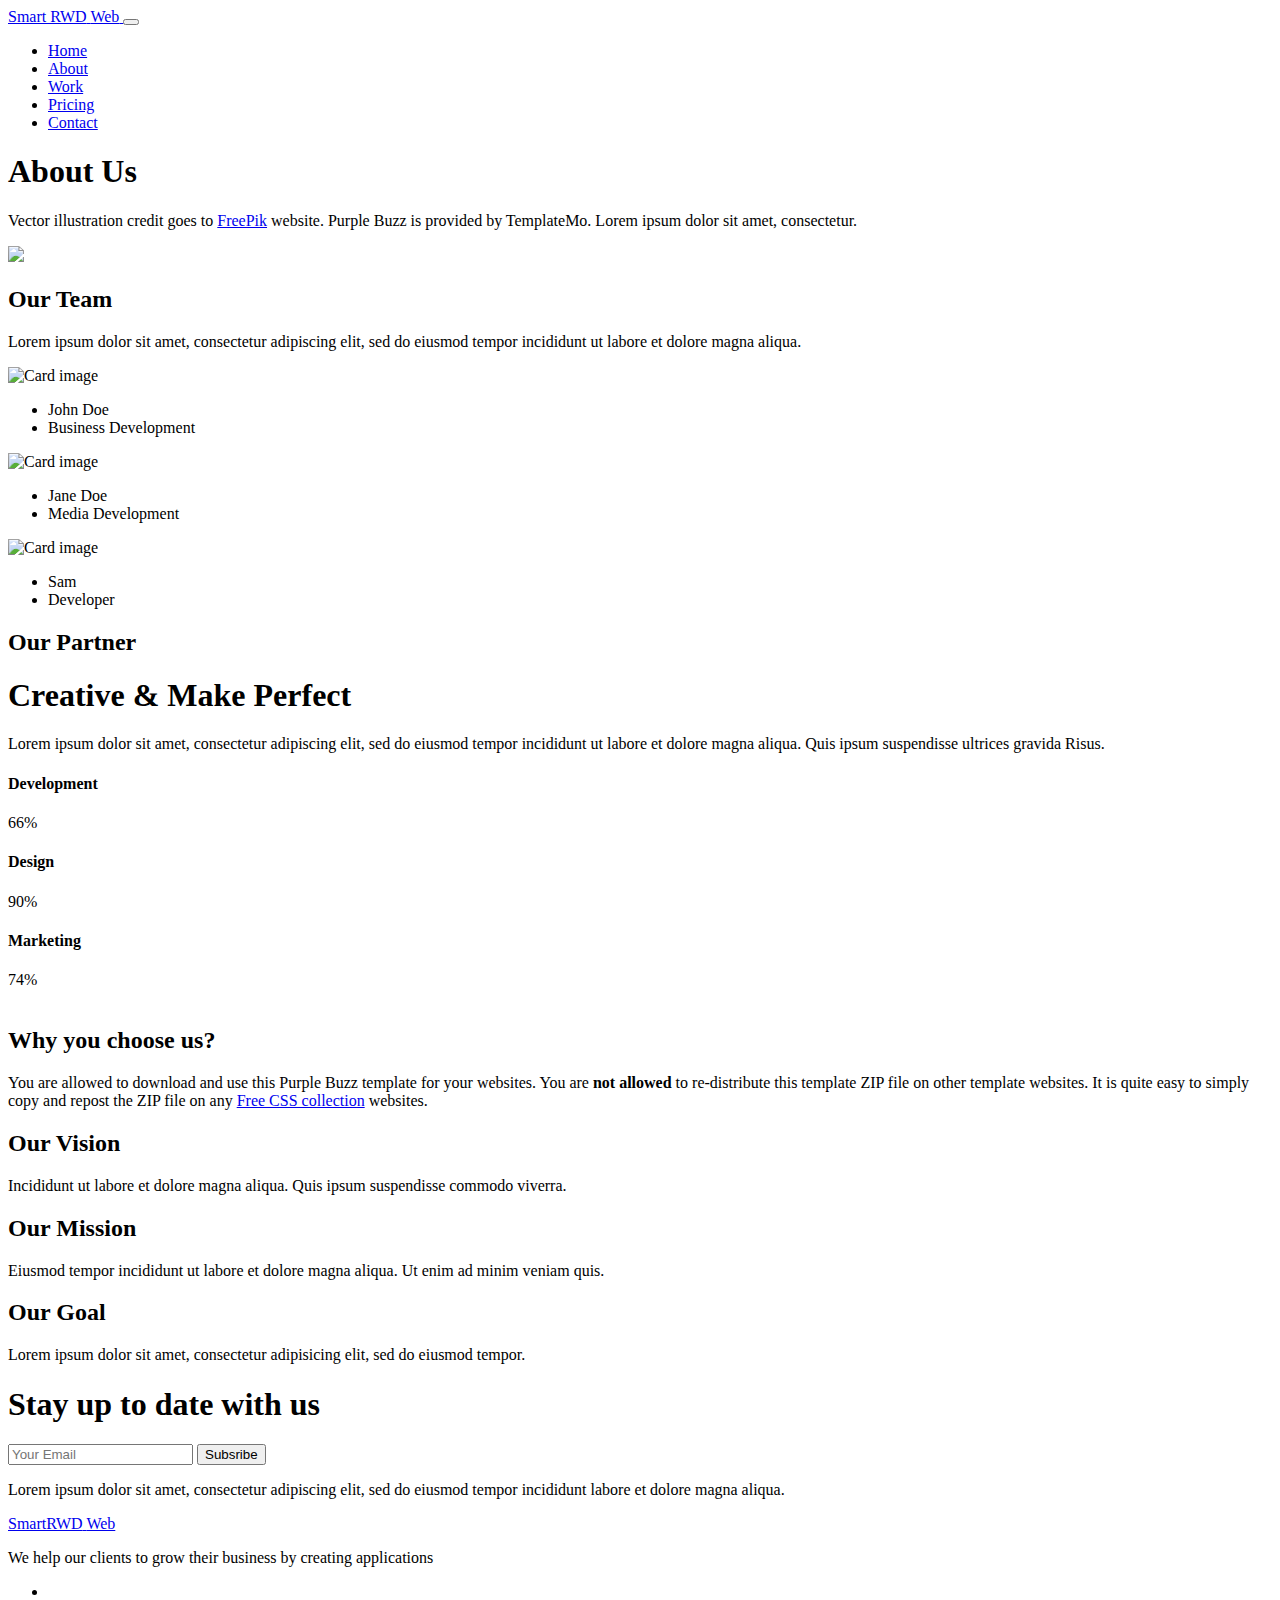
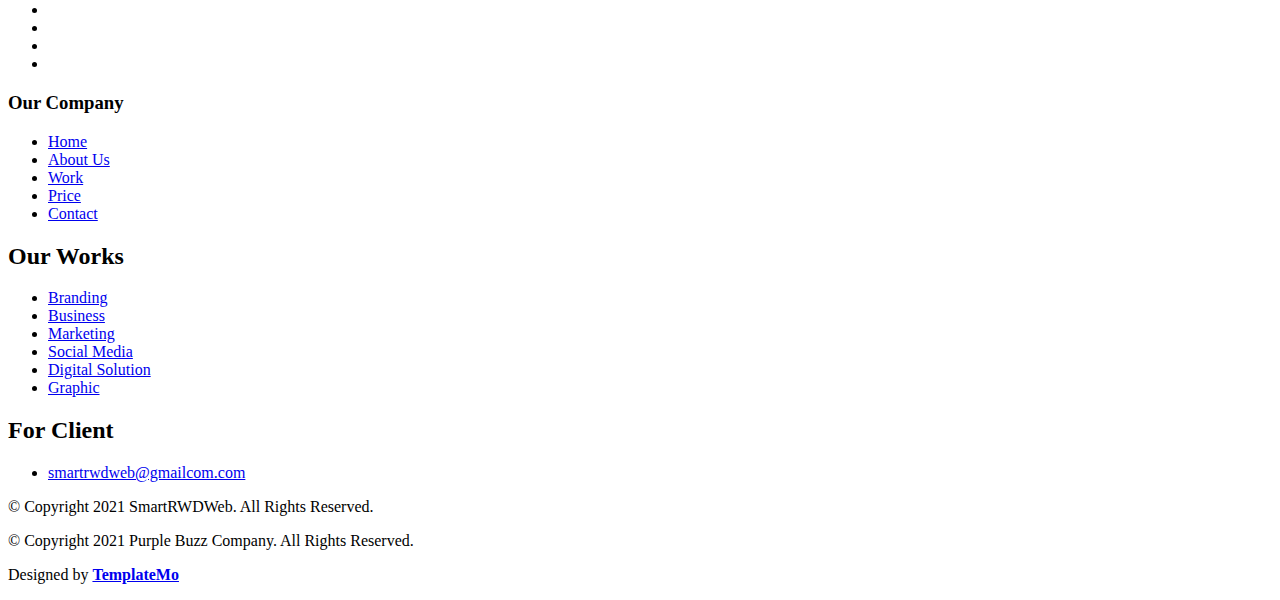
==== about.html @ 447acf28 "Add files via upload" ====
<!DOCTYPE html>
<html lang="en">

<head>
    <title>Purple Buzz - About Page</title>
    <meta charset="utf-8">
    <meta name="viewport" content="width=device-width, initial-scale=1">
    <link rel="apple-touch-icon" href="assets/img/apple-icon.png">
    <link rel="shortcut icon" type="image/x-icon" href="assets/img/favicon.ico">
    <!-- Load Require CSS -->
    <link href="assets/css/bootstrap.min.css" rel="stylesheet">
    <!-- Font CSS -->
    <link href="assets/css/boxicon.min.css" rel="stylesheet">
    <link href="https://fonts.googleapis.com/css2?family=Open+Sans:wght@300;400;600&display=swap" rel="stylesheet">
    <!-- Load Tempalte CSS -->
    <link rel="stylesheet" href="assets/css/templatemo.css">
    <!-- Custom CSS -->
    <link rel="stylesheet" href="assets/css/custom.css">
<!--
    
Smart RWD Web

Smart RWD Web

-->
</head>

<body>
    <!-- Header -->
    <nav id="main_nav" class="navbar navbar-expand-lg navbar-light bg-white shadow">
        <div class="container d-flex justify-content-between align-items-center">
            <a class="navbar-brand h1" href="index.html">
                <i class='bx bx-buildings bx-sm text-dark'></i>
                <span class="text-dark h4">Smart RWD</span> <span class="text-primary h4">Web</span>
            </a>
            <button class="navbar-toggler border-0" type="button" data-bs-toggle="collapse" data-bs-target="#navbar-toggler-success" aria-controls="navbarSupportedContent" aria-expanded="false" aria-label="Toggle navigation">
                <span class="navbar-toggler-icon"></span>
            </button>

            <div class="align-self-center collapse navbar-collapse flex-fill  d-lg-flex justify-content-lg-between" id="navbar-toggler-success">
                <div class="flex-fill mx-xl-5 mb-2">
                    <ul class="nav navbar-nav d-flex justify-content-between mx-xl-5 text-center text-dark">
                        <li class="nav-item">
                            <a class="nav-link btn-outline-primary rounded-pill px-3" href="index.html">Home</a>
                        </li>
                        <li class="nav-item">
                            <a class="nav-link btn-outline-primary rounded-pill px-3" href="about.html">About</a>
                        </li>
                        <li class="nav-item">
                            <a class="nav-link btn-outline-primary rounded-pill px-3" href="work.html">Work</a>
                        </li>
                        <li class="nav-item">
                            <a class="nav-link btn-outline-primary rounded-pill px-3" href="pricing.html">Pricing</a>
                        </li>
                        <li class="nav-item">
                            <a class="nav-link btn-outline-primary rounded-pill px-3" href="contact.html">Contact</a>
                        </li>
                    </ul>
                </div>
                <div class="navbar align-self-center d-flex">
                    <a class="nav-link" href="#"><i class='bx bx-bell bx-sm bx-tada-hover text-primary'></i></a>
                    <a class="nav-link" href="#"><i class='bx bx-cog bx-sm text-primary'></i></a>
                    <a class="nav-link" href="#"><i class='bx bx-user-circle bx-sm text-primary'></i></a>
                </div>
            </div>
        </div>
    </nav>
    <!-- Close Header -->


    <!-- Start Banner Hero -->
    <section class="bg-light w-100">
        <div class="container">
            <div class="row d-flex align-items-center py-5">
                <div class="col-lg-6 text-start">
                    <h1 class="h2 py-5 text-primary typo-space-line">About Us</h1>
                    <p class="light-300">
                        Vector illustration credit goes to <a rel="nofollow" href="http://freepik.com/" target="_blank">FreePik</a> website. Purple Buzz is provided by TemplateMo. Lorem ipsum dolor sit amet, consectetur.
                    </p>
                </div>
                <div class="col-lg-6">
                    <img src="./assets/img/banner-img-02.svg">
                </div>
            </div>
        </div>
    </section>
    <!-- End Banner Hero -->


    <!-- Start Team Member -->
    <section class="container py-5">
        <div class="pt-5 pb-3 d-lg-flex align-items-center gx-5">

            <div class="col-lg-3">
                <h2 class="h2 py-5 typo-space-line">Our Team</h2>
                <p class="text-muted light-300">
                    Lorem ipsum dolor sit amet, consectetur adipiscing elit,
                    sed do eiusmod tempor incididunt ut labore et dolore magna aliqua.
                </p>
            </div>

            <div class="col-lg-9 row">
                <div class="team-member col-md-4">
                    <img class="team-member-img img-fluid rounded-circle p-4" src="./assets/img/team-01.jpg" alt="Card image">
                    <ul class="team-member-caption list-unstyled text-center pt-4 text-muted light-300">
                        <li>John Doe</li>
                        <li>Business Development</li>
                    </ul>
                </div>
                <div class="team-member col-md-4">
                    <img class="team-member-img img-fluid rounded-circle p-4" src="./assets/img/team-02.jpg" alt="Card image">
                    <ul class="team-member-caption list-unstyled text-center pt-4 text-muted light-300">
                        <li>Jane Doe</li>
                        <li>Media Development</li>
                    </ul>
                </div>
                <div class="team-member col-md-4">
                    <img class="team-member-img img-fluid rounded-circle p-4" src="./assets/img/team-03.jpg" alt="Card image">
                    <ul class="team-member-caption list-unstyled text-center pt-4 text-muted light-300">
                        <li>Sam</li>
                        <li>Developer</li>
                    </ul>
                </div>
            </div>

        </div>
    </section>
    <!-- End Team Member -->

    <!-- Start Our Partner -->
    <section class="bg-secondary py-3">
        <div class="container py-5">
            <h2 class="h2 text-white text-center py-5">Our Partner</h2>
            <div class="row text-center">
                <div class="col-md-3 mb-3">
                    <div class="card partner-wap py-5">
                        <a href="#"><i class='display-1 text-white bx bxs-buildings'></i></a>
                    </div>
                </div>
                <div class="col-md-3 mb-3">
                    <div class="card partner-wap py-5">
                        <a href="#"><i class='display-1 bx text-white bxs-check-shield bx-lg'></i></a>
                    </div>
                </div>
                <div class="col-md-3 mb-3">
                    <div class="card partner-wap py-5">
                        <a href="#"><i class='display-1 text-white bx bxs-bolt-circle'></i></a>
                    </div>
                </div>
                <div class="col-md-3 mb-3">
                    <div class="card partner-wap py-5">
                        <a href="#"><i class='display-1 text-white bx bxs-spa'></i></a>
                    </div>
                </div>
            </div>
        </div>
    </section>
    <!--End Our Partner-->

    <!-- Start Progress -->
    <section class="bg-white py-5">
        <div class="container my-4">

            <h1 class="creative-heading h2 pb-3">Creative & Make Perfect</h1>

            <div class="creative-content row py-3">
                <div class="col-md-5">
                    <p class="text-muted col-lg-8 light-300">Lorem ipsum dolor sit amet, consectetur adipiscing elit, sed do eiusmod tempor incididunt ut labore et dolore magna aliqua. Quis ipsum suspendisse ultrices gravida Risus.
                    </p>
                </div>
                <div class="creative-progress col-md-7">

                    <div class="row mt-4 mt-sm-2">
                        <div class="col-6">
                            <h4 class="h5">Development</h4>
                        </div>
                        <div class="col-6 text-right">66%</div>
                    </div>
                    <div class="progress">
                        <div class="progress-bar" role="progressbar" style="width: 66%" aria-valuenow="66" aria-valuemin="0" aria-valuemax="100"></div>
                    </div>

                    <div class="row mt-4 mt-sm-2">
                        <div class="col-6">
                            <h4 class="h5">Design</h4>
                        </div>
                        <div class="col-6 text-right">90%</div>
                    </div>
                    <div class="progress">
                        <div class="progress-bar" role="progressbar" style="width: 90%" aria-valuenow="90" aria-valuemin="0" aria-valuemax="100"></div>
                    </div>


                    <div class="row mt-4 mt-sm-2">
                        <div class="col-6">
                            <h4 class="h5">Marketing</h4>
                        </div>
                        <div class="col-6 text-right">74%</div>
                    </div>
                    <div class="progress">
                        <div class="progress-bar" role="progressbar" style="width: 74%" aria-valuenow="74" aria-valuemin="0" aria-valuemax="100"></div>
                    </div>

                </div>
            </div>
        </div>
    </section>
    <!-- End Progress -->

    <!-- Start Choice -->
    <section class="why-us banner-bg bg-light">
        <div class="container my-4">
            <div class="row">
                <div class="banner-img col-lg-5">
                    <img src="./assets/img/work.svg" class="rounded img-fluid" alt="">
                </div>
                <div class="banner-content col-lg-7 align-self-end">
                    <h2 class="h2 pb-3">Why you choose us?</h2>
                    <p class="text-muted pb-5 light-300">
                    You are allowed to download and use this Purple Buzz template for your websites. You are <strong>not allowed</strong> to re-distribute this template ZIP file on other template websites. It is quite easy to simply copy and repost the ZIP file on any <a rel="nofollow" href="https://www.google.com/search?q=free+css" target="_blank">Free CSS collection</a> websites.</p>
                </div>
            </div>
        </div>
    </section>
    <!-- End Choice -->

    <!-- Start Aim -->
    <section class="banner-bg bg-white py-5">
        <div class="container my-4">
            <div class="row text-center">

                <div class="objective col-lg-4">
                    <div class="objective-icon card m-auto py-4 mb-2 mb-sm-4 bg-secondary shadow-lg">
                        <i class="display-4 bx bxs-bulb text-light"></i>
                    </div>
                    <h2 class="objective-heading h3 mb-2 mb-sm-4 light-300">Our Vision</h2>
                    <p class="light-300">
                        Incididunt ut labore et dolore magna aliqua. Quis ipsum suspendisse commodo viverra.
                    </p>
                </div>

                <div class="objective col-lg-4 mt-sm-0 mt-4">
                    <div class="objective-icon card m-auto py-4 mb-2 mb-sm-4 bg-secondary shadow-lg">
                        <i class='display-4 bx bx-revision text-light'></i>
                    </div>
                    <h2 class="objective-heading h3 mb-2 mb-sm-4 light-300">Our Mission</h2>
                    <p class="light-300">
                        Eiusmod tempor incididunt ut labore et dolore magna aliqua.
                        Ut enim ad minim veniam quis.
                    </p>
                </div>

                <div class="objective col-lg-4 mt-sm-0 mt-4">
                    <div class="objective-icon card m-auto py-4 mb-2 mb-sm-4 bg-secondary shadow-lg">
                        <i class="display-4 bx bxs-select-multiple text-light"></i>
                    </div>
                    <h2 class="objective-heading h3 mb-2 mb-sm-4 light-300">Our Goal</h2>
                    <p class="light-300">
                        Lorem ipsum dolor sit amet, consectetur adipisicing elit,
                        sed do eiusmod tempor.
                    </p>
                </div>

            </div>
        </div>
    </section>
    <!-- End Aim -->

    <!-- Start Contact -->
    <section class="banner-bg bg-light py-5">
        <div class="container">
            <div class="row">
                <div class="col-lg-6 mx-auto my-4 p-3">
                    <form action="#" method="get"><h1 class="h2 text-center">Stay up to date with us</h1>
                    <div class="input-group py-3">
                    
                        <input name="email" type="text" class="form-control form-control-lg rounded-pill rounded-end" id="email" placeholder="Your Email" aria-label="Your Email">
                        <button class="btn btn-secondary text-white btn-lg rounded-pill rounded-start px-lg-4" type="submit">Subsribe</button>
                    </div>
                    <p class="text-center light-300">Lorem ipsum dolor sit amet, consectetur adipiscing elit, sed do eiusmod tempor incididunt labore et dolore magna aliqua.</p>
                    </form>
                </div>
            </div>
        </div>
    </section>
    <!-- End Contact -->


   
    <!-- Start Footer -->
    <footer class="bg-secondary pt-4">
        <div class="container">
            <div class="row py-4">

                <div class="col-lg-3 col-12 align-left">
                    <a class="navbar-brand" href="index.html">
                        <i class='bx bx-buildings bx-sm text-light'></i>
                        <span class="text-light h5">SmartRWD</span> <span class="text-light h5 semi-bold-600">Web</span>
                    </a>
                    <p class="text-light my-lg-4 my-2">
                       We help our clients to grow their business by creating applications
                    </p>
                    <ul class="list-inline footer-icons light-300">
                        <li class="list-inline-item m-0">
                            <a class="text-light" target="_blank" href="http://facebook.com/">
                                <i class='bx bxl-facebook-square bx-md'></i>
                            </a>
                        </li>
                        <li class="list-inline-item m-0">
                            <a class="text-light" target="_blank" href="https://www.linkedin.com/">
                                <i class='bx bxl-linkedin-square bx-md'></i>
                            </a>
                        </li>
                        <li class="list-inline-item m-0">
                            <a class="text-light" target="_blank" href="https://www.whatsapp.com/">
                                <i class='bx bxl-whatsapp-square bx-md'></i>
                            </a>
                        </li>
                        <li class="list-inline-item m-0">
                            <a class="text-light" target="_blank" href="https://www.flickr.com/">
                                <i class='bx bxl-flickr-square bx-md'></i>
                            </a>
                        </li>
                        <li class="list-inline-item m-0">
                            <a class="text-light" target="_blank" href="https://www.medium.com/">
                                <i class='bx bxl-medium-square bx-md' ></i>
                            </a>
                        </li>
                    </ul>
                </div>

                <div class="col-lg-3 col-md-4 my-sm-0 mt-4">
                    <h3 class="h4 pb-lg-3 text-light light-300">Our Company</h2>
                        <ul class="list-unstyled text-light light-300">
                            <li class="pb-2">
                                <i class='bx-fw bx bxs-chevron-right bx-xs'></i><a class="text-decoration-none text-light" href="index.html">Home</a>
                            </li>
                            <li class="pb-2">
                                <i class='bx-fw bx bxs-chevron-right bx-xs'></i><a class="text-decoration-none text-light py-1" href="about.html">About Us</a>
                            </li>
                            <li class="pb-2">
                                <i class='bx-fw bx bxs-chevron-right bx-xs'></i><a class="text-decoration-none text-light py-1" href="work.html">Work</a>
                            </li>
                            <li class="pb-2">
                                <i class='bx-fw bx bxs-chevron-right bx-xs'></i></i><a class="text-decoration-none text-light py-1" href="pricing.html">Price</a>
                            </li>
                            <li class="pb-2">
                                <i class='bx-fw bx bxs-chevron-right bx-xs'></i><a class="text-decoration-none text-light py-1" href="contact.html">Contact</a>
                            </li>
                        </ul>
                </div>

                <div class="col-lg-3 col-md-4 my-sm-0 mt-4">
                    <h2 class="h4 pb-lg-3 text-light light-300">Our Works</h2>
                    <ul class="list-unstyled text-light light-300">
                        <li class="pb-2">
                            <i class='bx-fw bx bxs-chevron-right bx-xs'></i><a class="text-decoration-none text-light py-1" href="#">Branding</a>
                        </li>
                        <li class="pb-2">
                            <i class='bx-fw bx bxs-chevron-right bx-xs'></i><a class="text-decoration-none text-light py-1" href="#">Business</a>
                        </li>
                        <li class="pb-2">
                            <i class='bx-fw bx bxs-chevron-right bx-xs'></i><a class="text-decoration-none text-light py-1" href="#">Marketing</a>
                        </li>
                        <li class="pb-2">
                            <i class='bx-fw bx bxs-chevron-right bx-xs'></i><a class="text-decoration-none text-light py-1" href="#">Social Media</a>
                        </li>
                        <li class="pb-2">
                            <i class='bx-fw bx bxs-chevron-right bx-xs'></i><a class="text-decoration-none text-light py-1" href="#">Digital Solution</a>
                        </li>
                        <li class="pb-2">
                            <i class='bx-fw bx bxs-chevron-right bx-xs'></i><a class="text-decoration-none text-light py-1" href="#">Graphic</a>
                        </li>
                    </ul>
                </div>

                <div class="col-lg-3 col-md-4 my-sm-0 mt-4">
                    <h2 class="h4 pb-lg-3 text-light light-300">For Client</h2>
                    <ul class="list-unstyled text-light light-300">
                        <li class="pb-2">
                            <i class='bx-fw bx bx-mail-send bx-xs'></i><a class="text-decoration-none text-light py-1" href="mailto:smartrwdweb@gmailcom.com">smartrwdweb@gmailcom.com</a>
                        </li>
                    </ul>
                </div>

            </div>
        </div>

        <div class="w-100 bg-primary py-3">
            <div class="container">
                <div class="row pt-2">
                    <div class="col-lg-6 col-sm-12">
                        <p class="text-lg-start text-center text-light light-300">
                            © Copyright 2021 SmartRWDWeb. All Rights Reserved.
                        </p>
                    </div>
                    
                </div>
            </div>
        </div>

    </footer>
    <!-- End Footer -->

        <div class="w-100 bg-primary py-3">
            <div class="container">
                <div class="row pt-2">
                    <div class="col-lg-6 col-sm-12">
                        <p class="text-lg-start text-center text-light light-300">
                            © Copyright 2021 Purple Buzz Company. All Rights Reserved.
                        </p>
                    </div>
                    <div class="col-lg-6 col-sm-12">
                        <p class="text-lg-end text-center text-light light-300">
                            Designed by <a rel="sponsored" class="text-decoration-none text-light" href="https://templatemo.com/" target="_blank"><strong>TemplateMo</strong></a>
                        </p>
                    </div>
                </div>
            </div>
        </div>

    </footer>
    <!-- End Footer -->


    <!-- Bootstrap -->
    <script src="assets/js/bootstrap.bundle.min.js"></script>
    <!-- Templatemo -->
    <script src="assets/js/templatemo.js"></script>
    <!-- Custom -->
    <script src="assets/js/custom.js"></script>

</body>

</html>
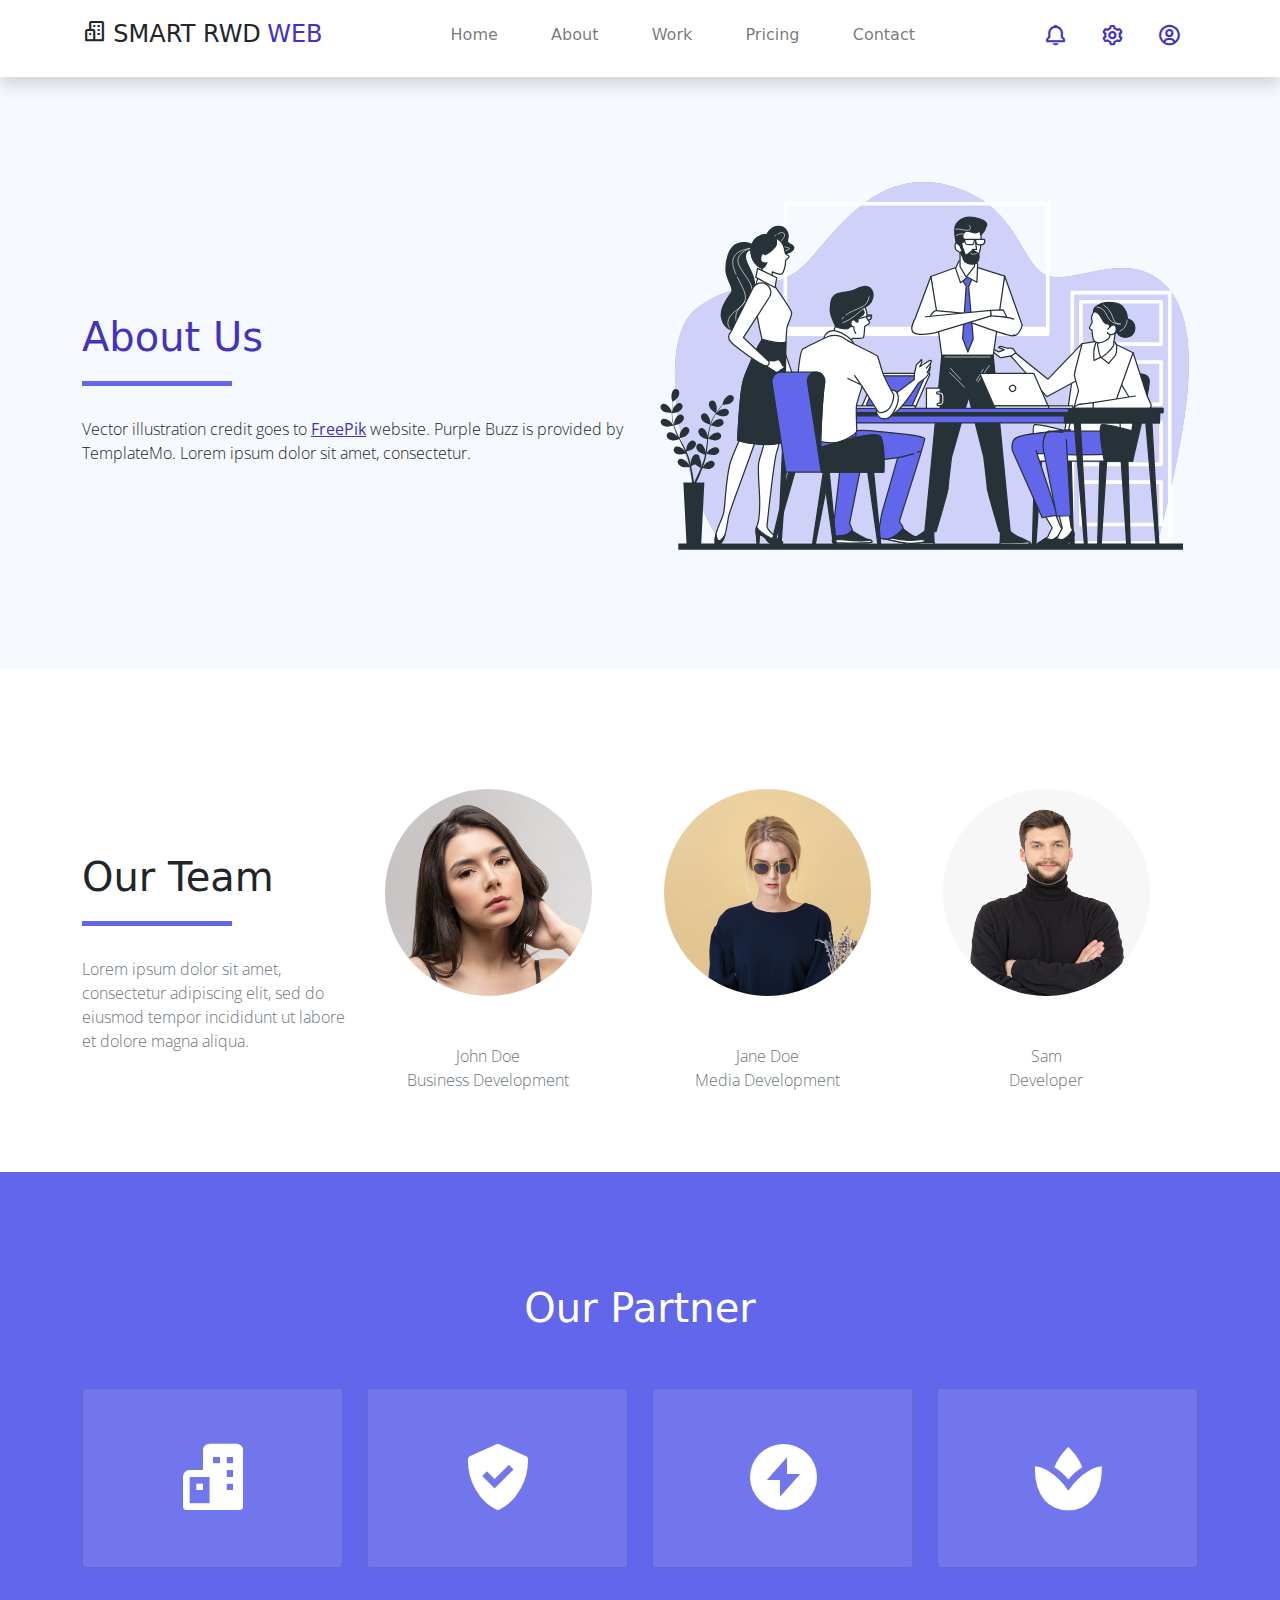
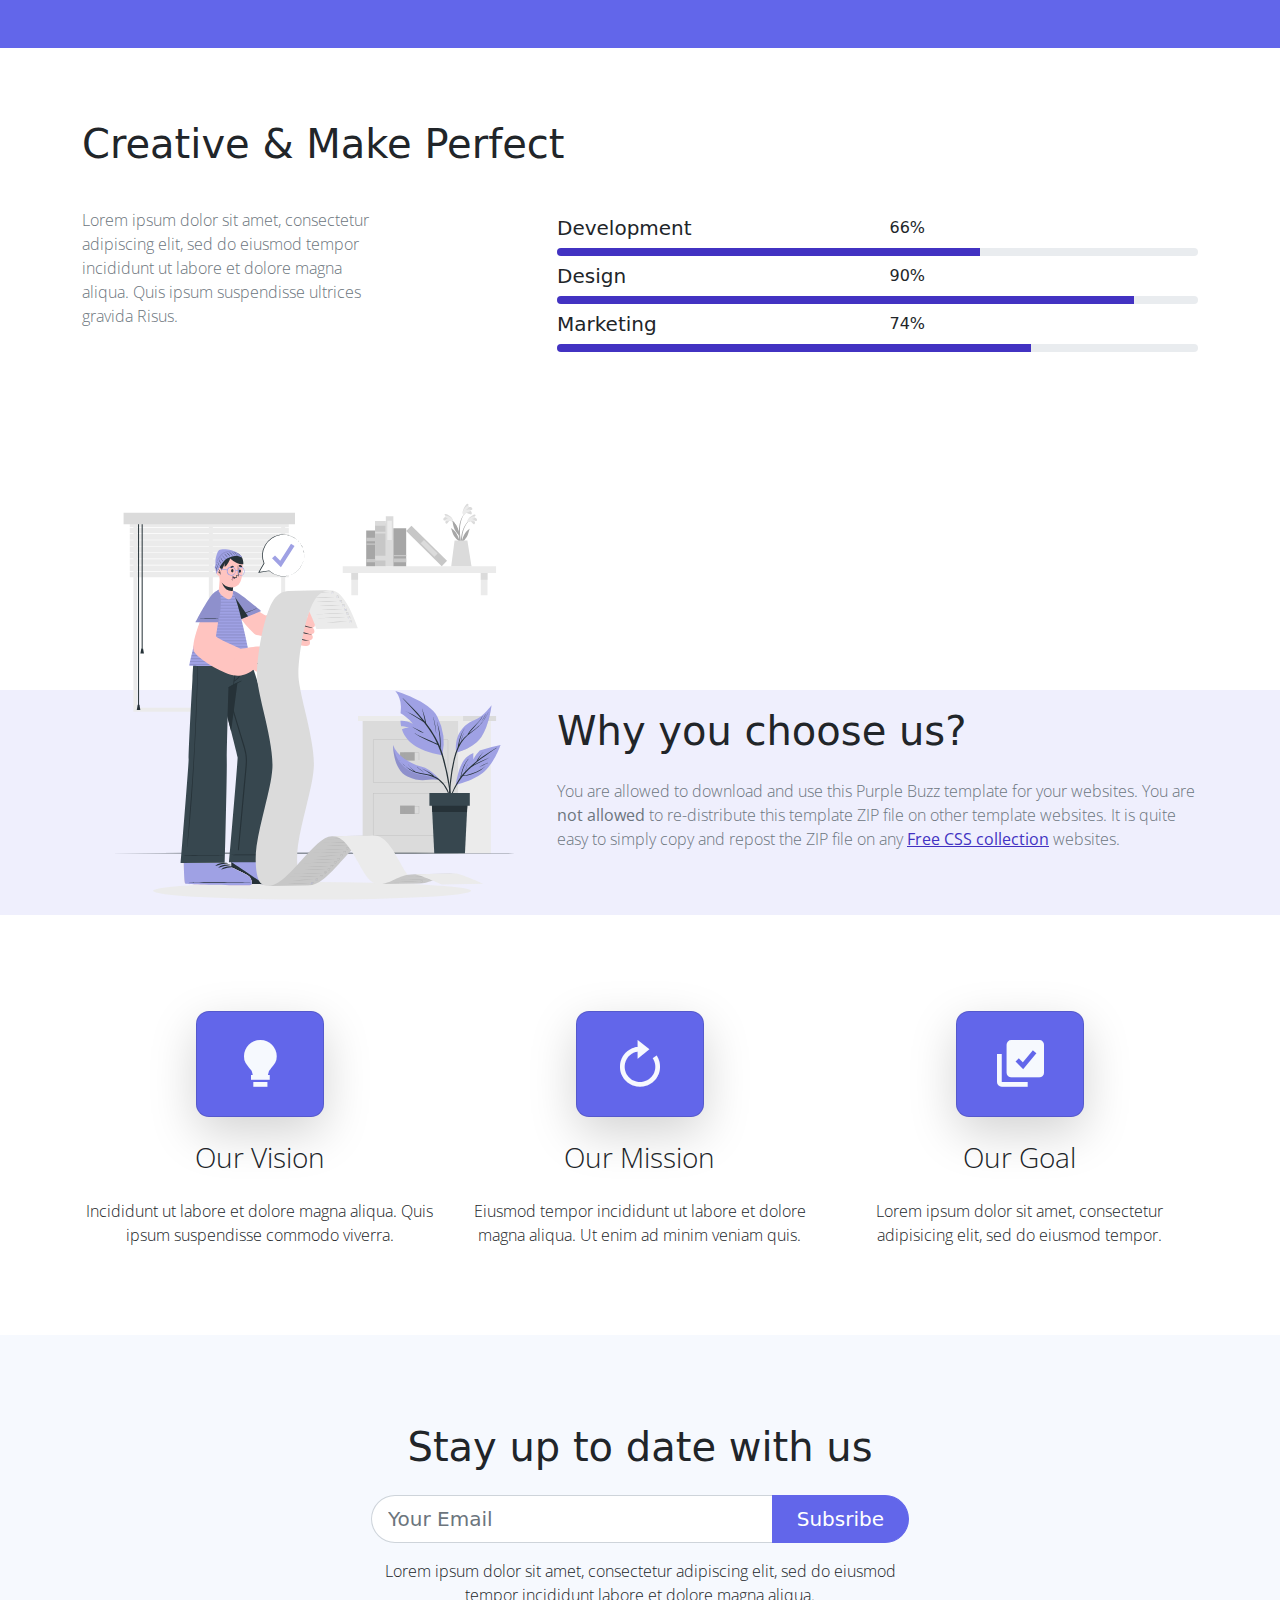
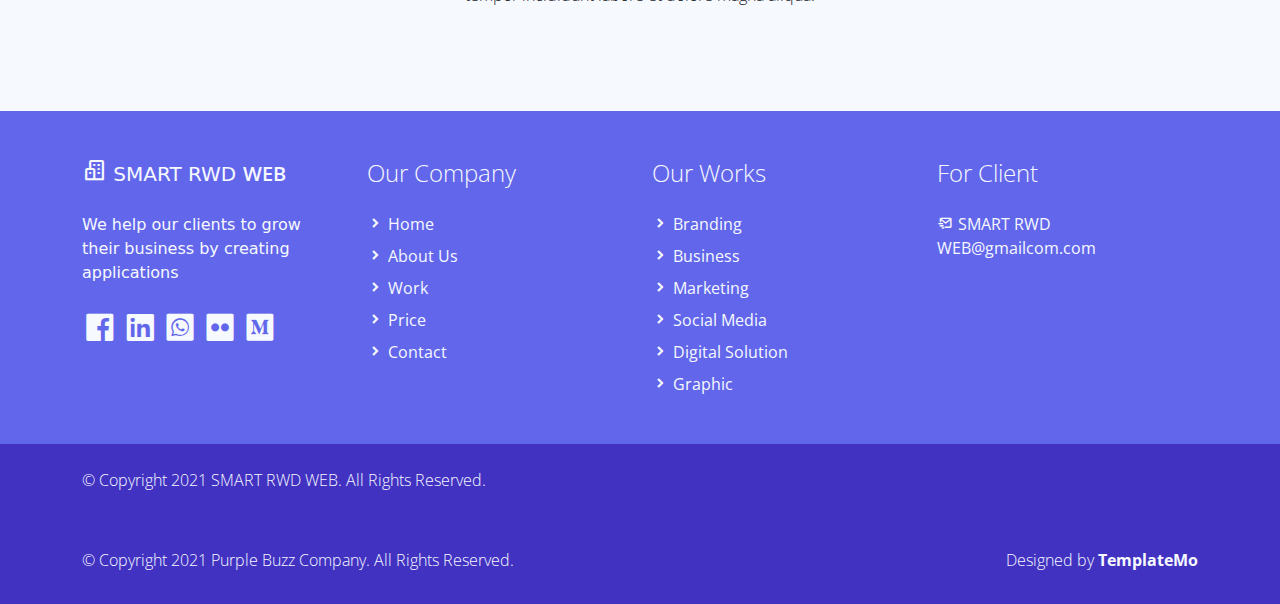
==== commit 2af604bd: "Add files via upload" ====
--- a/about.html
+++ b/about.html
@@ -18,9 +18,9 @@
     <link rel="stylesheet" href="assets/css/custom.css">
 <!--
     
-Smart RWD Web
-
-Smart RWD Web
+SMART RWD WEB
+
+SMART RWD WEB
 
 -->
 </head>
@@ -31,7 +31,7 @@
         <div class="container d-flex justify-content-between align-items-center">
             <a class="navbar-brand h1" href="index.html">
                 <i class='bx bx-buildings bx-sm text-dark'></i>
-                <span class="text-dark h4">Smart RWD</span> <span class="text-primary h4">Web</span>
+                <span class="text-dark h4">SMART RWD</span> <span class="text-primary h4">WEB</span>
             </a>
             <button class="navbar-toggler border-0" type="button" data-bs-toggle="collapse" data-bs-target="#navbar-toggler-success" aria-controls="navbarSupportedContent" aria-expanded="false" aria-label="Toggle navigation">
                 <span class="navbar-toggler-icon"></span>
@@ -295,7 +295,7 @@
                 <div class="col-lg-3 col-12 align-left">
                     <a class="navbar-brand" href="index.html">
                         <i class='bx bx-buildings bx-sm text-light'></i>
-                        <span class="text-light h5">SmartRWD</span> <span class="text-light h5 semi-bold-600">Web</span>
+                        <span class="text-light h5">SMART RWD</span> <span class="text-light h5 semi-bold-600">WEB</span>
                     </a>
                     <p class="text-light my-lg-4 my-2">
                        We help our clients to grow their business by creating applications
@@ -378,7 +378,7 @@
                     <h2 class="h4 pb-lg-3 text-light light-300">For Client</h2>
                     <ul class="list-unstyled text-light light-300">
                         <li class="pb-2">
-                            <i class='bx-fw bx bx-mail-send bx-xs'></i><a class="text-decoration-none text-light py-1" href="mailto:smartrwdweb@gmailcom.com">smartrwdweb@gmailcom.com</a>
+                            <i class='bx-fw bx bx-mail-send bx-xs'></i><a class="text-decoration-none text-light py-1" href="mailto:SMART RWD WEB@gmailcom.com">SMART RWD WEB@gmailcom.com</a>
                         </li>
                     </ul>
                 </div>
@@ -391,7 +391,7 @@
                 <div class="row pt-2">
                     <div class="col-lg-6 col-sm-12">
                         <p class="text-lg-start text-center text-light light-300">
-                            © Copyright 2021 SmartRWDWeb. All Rights Reserved.
+                            © Copyright 2021 SMART RWD WEB. All Rights Reserved.
                         </p>
                     </div>
                     
--- a/assets/css/boxicon.min.css
+++ b/assets/css/boxicon.min.css
@@ -0,0 +1 @@
+@font-face{font-family:'boxicons';font-weight:normal;font-style:normal;src:url('../fonts/boxicons.eot');src:url('../fonts/boxicons.eot') format('embedded-opentype'),url('../fonts/boxicons.woff2') format('woff2'),url('../fonts/boxicons.woff') format('woff'),url('../fonts/boxicons.ttf') format('truetype'),url('../fonts/boxicons.svg?#boxicons') format('svg')}.bx{font-family:'boxicons'!important;font-weight:normal;font-style:normal;font-variant:normal;line-height:1;display:inline-block;text-transform:none;speak:none;-webkit-font-smoothing:antialiased;-moz-osx-font-smoothing:grayscale}.bx-ul{margin-left:2em;padding-left:0;list-style:none}.bx-ul>li{position:relative}.bx-ul .bx{font-size:inherit;line-height:inherit;position:absolute;left:-2em;width:2em;text-align:center}@-webkit-keyframes spin{0%{-webkit-transform:rotate(0);transform:rotate(0)}100%{-webkit-transform:rotate(359deg);transform:rotate(359deg)}}@keyframes spin{0%{-webkit-transform:rotate(0);transform:rotate(0)}100%{-webkit-transform:rotate(359deg);transform:rotate(359deg)}}@-webkit-keyframes burst{0%{-webkit-transform:scale(1);transform:scale(1);opacity:1}90%{-webkit-transform:scale(1.5);transform:scale(1.5);opacity:0}}@keyframes burst{0%{-webkit-transform:scale(1);transform:scale(1);opacity:1}90%{-webkit-transform:scale(1.5);transform:scale(1.5);opacity:0}}@-webkit-keyframes flashing{0%{opacity:1}45%{opacity:0}90%{opacity:1}}@keyframes flashing{0%{opacity:1}45%{opacity:0}90%{opacity:1}}@-webkit-keyframes fade-left{0%{-webkit-transform:translateX(0);transform:translateX(0);opacity:1}75%{-webkit-transform:translateX(-20px);transform:translateX(-20px);opacity:0}}@keyframes fade-left{0%{-webkit-transform:translateX(0);transform:translateX(0);opacity:1}75%{-webkit-transform:translateX(-20px);transform:translateX(-20px);opacity:0}}@-webkit-keyframes fade-right{0%{-webkit-transform:translateX(0);transform:translateX(0);opacity:1}75%{-webkit-transform:translateX(20px);transform:translateX(20px);opacity:0}}@keyframes fade-right{0%{-webkit-transform:translateX(0);transform:translateX(0);opacity:1}75%{-webkit-transform:translateX(20px);transform:translateX(20px);opacity:0}}@-webkit-keyframes fade-up{0%{-webkit-transform:translateY(0);transform:translateY(0);opacity:1}75%{-webkit-transform:translateY(-20px);transform:translateY(-20px);opacity:0}}@keyframes fade-up{0%{-webkit-transform:translateY(0);transform:translateY(0);opacity:1}75%{-webkit-transform:translateY(-20px);transform:translateY(-20px);opacity:0}}@-webkit-keyframes fade-down{0%{-webkit-transform:translateY(0);transform:translateY(0);opacity:1}75%{-webkit-transform:translateY(20px);transform:translateY(20px);opacity:0}}@keyframes fade-down{0%{-webkit-transform:translateY(0);transform:translateY(0);opacity:1}75%{-webkit-transform:translateY(20px);transform:translateY(20px);opacity:0}}@-webkit-keyframes tada{from{-webkit-transform:scale3d(1,1,1);transform:scale3d(1,1,1)}10%,20%{-webkit-transform:scale3d(.95,.95,.95) rotate3d(0,0,1,-10deg);transform:scale3d(.95,.95,.95) rotate3d(0,0,1,-10deg)}30%,50%,70%,90%{-webkit-transform:scale3d(1,1,1) rotate3d(0,0,1,10deg);transform:scale3d(1,1,1) rotate3d(0,0,1,10deg)}40%,60%,80%{-webkit-transform:scale3d(1,1,1) rotate3d(0,0,1,-10deg);transform:scale3d(1,1,1) rotate3d(0,0,1,-10deg)}to{-webkit-transform:scale3d(1,1,1);transform:scale3d(1,1,1)}}@keyframes tada{from{-webkit-transform:scale3d(1,1,1);transform:scale3d(1,1,1)}10%,20%{-webkit-transform:scale3d(.95,.95,.95) rotate3d(0,0,1,-10deg);transform:scale3d(.95,.95,.95) rotate3d(0,0,1,-10deg)}30%,50%,70%,90%{-webkit-transform:scale3d(1,1,1) rotate3d(0,0,1,10deg);transform:scale3d(1,1,1) rotate3d(0,0,1,10deg)}40%,60%,80%{-webkit-transform:rotate3d(0,0,1,-10deg);transform:rotate3d(0,0,1,-10deg)}to{-webkit-transform:scale3d(1,1,1);transform:scale3d(1,1,1)}}.bx-spin{-webkit-animation:spin 2s linear infinite;animation:spin 2s linear infinite}.bx-spin-hover:hover{-webkit-animation:spin 2s linear infinite;animation:spin 2s linear infinite}.bx-tada{-webkit-animation:tada 1.5s ease infinite;animation:tada 1.5s ease infinite}.bx-tada-hover:hover{-webkit-animation:tada 1.5s ease infinite;animation:tada 1.5s ease infinite}.bx-flashing{-webkit-animation:flashing 1.5s infinite linear;animation:flashing 1.5s infinite linear}.bx-flashing-hover:hover{-webkit-animation:flashing 1.5s infinite linear;animation:flashing 1.5s infinite linear}.bx-burst{-webkit-animation:burst 1.5s infinite linear;animation:burst 1.5s infinite linear}.bx-burst-hover:hover{-webkit-animation:burst 1.5s infinite linear;animation:burst 1.5s infinite linear}.bx-fade-up{-webkit-animation:fade-up 1.5s infinite linear;animation:fade-up 1.5s infinite linear}.bx-fade-up-hover:hover{-webkit-animation:fade-up 1.5s infinite linear;animation:fade-up 1.5s infinite linear}.bx-fade-down{-webkit-animation:fade-down 1.5s infinite linear;animation:fade-down 1.5s infinite linear}.bx-fade-down-hover:hover{-webkit-animation:fade-down 1.5s infinite linear;animation:fade-down 1.5s infinite linear}.bx-fade-left{-webkit-animation:fade-left 1.5s infinite linear;animation:fade-left 1.5s infinite linear}.bx-fade-left-hover:hover{-webkit-animation:fade-left 1.5s infinite linear;animation:fade-left 1.5s infinite linear}.bx-fade-right{-webkit-animation:fade-right 1.5s infinite linear;animation:fade-right 1.5s infinite linear}.bx-fade-right-hover:hover{-webkit-animation:fade-right 1.5s infinite linear;animation:fade-right 1.5s infinite linear}.bx-xs{font-size:1rem!important}.bx-sm{font-size:1.55rem!important}.bx-md{font-size:2.25rem!important}.bx-fw{font-size:1.2857142857em;line-height:.8em;width:1.2857142857em;height:.8em;margin-top:-.2em!important;vertical-align:middle}.bx-lg{font-size:3.0!important}.bx-pull-left{float:left;margin-right:.3em!important}.bx-pull-right{float:right;margin-left:.3em!important}.bx-rotate-90{transform:rotate(90deg);-ms-filter:'progid:DXImageTransform.Microsoft.BasicImage(rotation=1)'}.bx-rotate-180{transform:rotate(180deg);-ms-filter:'progid:DXImageTransform.Microsoft.BasicImage(rotation=2)'}.bx-rotate-270{transform:rotate(270deg);-ms-filter:'progid:DXImageTransform.Microsoft.BasicImage(rotation=3)'}.bx-flip-horizontal{transform:scaleX(-1);-ms-filter:'progid:DXImageTransform.Microsoft.BasicImage(rotation=0,mirror=1)'}.bx-flip-vertical{transform:scaleY(-1);-ms-filter:'progid:DXImageTransform.Microsoft.BasicImage(rotation=2,mirror=1)'}.bx-border{padding:.25em;border:.07em solid rgba(0,0,0,.1);border-radius:.25em}.bx-border-circle{padding:.25em;border:.07em solid rgba(0,0,0,.1);border-radius:50%}.bx-abacus:before{content:"\e900"}.bx-accessibility:before{content:"\e901"}.bx-add-to-queue:before{content:"\e902"}.bx-adjust:before{content:"\e903"}.bx-alarm:before{content:"\e904"}.bx-alarm-add:before{content:"\e905"}.bx-alarm-exclamation:before{content:"\e906"}.bx-alarm-off:before{content:"\e907"}.bx-alarm-snooze:before{content:"\e908"}.bx-album:before{content:"\e909"}.bx-align-justify:before{content:"\e90a"}.bx-align-left:before{content:"\e90b"}.bx-align-middle:before{content:"\e90c"}.bx-align-right:before{content:"\e90d"}.bx-analyse:before{content:"\e90e"}.bx-anchor:before{content:"\e90f"}.bx-angry:before{content:"\e910"}.bx-aperture:before{content:"\e911"}.bx-arch:before{content:"\e912"}.bx-archive:before{content:"\e913"}.bx-archive-in:before{content:"\e914"}.bx-archive-out:before{content:"\e915"}.bx-area:before{content:"\e916"}.bx-arrow-back:before{content:"\e917"}.bx-arrow-from-bottom:before{content:"\e918"}.bx-arrow-from-left:before{content:"\e919"}.bx-arrow-from-right:before{content:"\e91a"}.bx-arrow-from-top:before{content:"\e91b"}.bx-arrow-to-bottom:before{content:"\e91c"}.bx-arrow-to-left:before{content:"\e91d"}.bx-arrow-to-right:before{content:"\e91e"}.bx-arrow-to-top:before{content:"\e91f"}.bx-at:before{content:"\e920"}.bx-atom:before{content:"\e921"}.bx-award:before{content:"\e922"}.bx-badge:before{content:"\e923"}.bx-badge-check:before{content:"\e924"}.bx-ball:before{content:"\e925"}.bx-band-aid:before{content:"\e926"}.bx-bar-chart:before{content:"\e927"}.bx-bar-chart-alt:before{content:"\e928"}.bx-bar-chart-alt-2:before{content:"\e929"}.bx-bar-chart-square:before{content:"\e92a"}.bx-barcode:before{content:"\e92b"}.bx-barcode-reader:before{content:"\e92c"}.bx-baseball:before{content:"\e92d"}.bx-basket:before{content:"\e92e"}.bx-basketball:before{content:"\e92f"}.bx-bath:before{content:"\e930"}.bx-battery:before{content:"\e931"}.bx-bed:before{content:"\e932"}.bx-been-here:before{content:"\e933"}.bx-beer:before{content:"\e934"}.bx-bell:before{content:"\e935"}.bx-bell-minus:before{content:"\e936"}.bx-bell-off:before{content:"\e937"}.bx-bell-plus:before{content:"\e938"}.bx-bible:before{content:"\e939"}.bx-bitcoin:before{content:"\e93a"}.bx-blanket:before{content:"\e93b"}.bx-block:before{content:"\e93c"}.bx-bluetooth:before{content:"\e93d"}.bx-body:before{content:"\e93e"}.bx-bold:before{content:"\e93f"}.bx-bolt-circle:before{content:"\e940"}.bx-bomb:before{content:"\e941"}.bx-bone:before{content:"\e942"}.bx-bong:before{content:"\e943"}.bx-book:before{content:"\e944"}.bx-book-add:before{content:"\e945"}.bx-book-alt:before{content:"\e946"}.bx-book-bookmark:before{content:"\e947"}.bx-book-content:before{content:"\e948"}.bx-book-heart:before{content:"\e949"}.bx-bookmark:before{content:"\e94a"}.bx-bookmark-alt:before{content:"\e94b"}.bx-bookmark-alt-minus:before{content:"\e94c"}.bx-bookmark-alt-plus:before{content:"\e94d"}.bx-bookmark-heart:before{content:"\e94e"}.bx-bookmark-minus:before{content:"\e94f"}.bx-bookmark-plus:before{content:"\e950"}.bx-bookmarks:before{content:"\e951"}.bx-book-open:before{content:"\e952"}.bx-book-reader:before{content:"\e953"}.bx-border-all:before{content:"\e954"}.bx-border-bottom:before{content:"\e955"}.bx-border-inner:before{content:"\e956"}.bx-border-left:before{content:"\e957"}.bx-border-none:before{content:"\e958"}.bx-border-outer:before{content:"\e959"}.bx-border-radius:before{content:"\e95a"}.bx-border-right:before{content:"\e95b"}.bx-border-top:before{content:"\e95c"}.bx-bot:before{content:"\e95d"}.bx-bowling-ball:before{content:"\e95e"}.bx-box:before{content:"\e95f"}.bx-bracket:before{content:"\e960"}.bx-braille:before{content:"\e961"}.bx-brain:before{content:"\e962"}.bx-briefcase:before{content:"\e963"}.bx-briefcase-alt:before{content:"\e964"}.bx-briefcase-alt-2:before{content:"\e965"}.bx-brightness:before{content:"\e966"}.bx-brightness-half:before{content:"\e967"}.bx-broadcast:before{content:"\e968"}.bx-brush:before{content:"\e969"}.bx-brush-alt:before{content:"\e96a"}.bx-bug:before{content:"\e96b"}.bx-bug-alt:before{content:"\e96c"}.bx-building:before{content:"\e96d"}.bx-building-house:before{content:"\e96e"}.bx-buildings:before{content:"\e96f"}.bx-bulb:before{content:"\e970"}.bx-bullseye:before{content:"\e971"}.bx-buoy:before{content:"\e972"}.bx-bus:before{content:"\e973"}.bx-bus-school:before{content:"\e974"}.bx-cabinet:before{content:"\e975"}.bx-cake:before{content:"\e976"}.bx-calculator:before{content:"\e977"}.bx-calendar:before{content:"\e978"}.bx-calendar-alt:before{content:"\e979"}.bx-calendar-check:before{content:"\e97a"}.bx-calendar-edit:before{content:"\e97b"}.bx-calendar-event:before{content:"\e97c"}.bx-calendar-exclamation:before{content:"\e97d"}.bx-calendar-heart:before{content:"\e97e"}.bx-calendar-minus:before{content:"\e97f"}.bx-calendar-plus:before{content:"\e980"}.bx-calendar-star:before{content:"\e981"}.bx-calendar-week:before{content:"\e982"}.bx-calendar-x:before{content:"\e983"}.bx-camera:before{content:"\e984"}.bx-camera-home:before{content:"\e985"}.bx-camera-movie:before{content:"\e986"}.bx-camera-off:before{content:"\e987"}.bx-capsule:before{content:"\e988"}.bx-captions:before{content:"\e989"}.bx-car:before{content:"\e98a"}.bx-card:before{content:"\e98b"}.bx-caret-down:before{content:"\e98c"}.bx-caret-down-circle:before{content:"\e98d"}.bx-caret-down-square:before{content:"\e98e"}.bx-caret-left:before{content:"\e98f"}.bx-caret-left-circle:before{content:"\e990"}.bx-caret-left-square:before{content:"\e991"}.bx-caret-right:before{content:"\e992"}.bx-caret-right-circle:before{content:"\e993"}.bx-caret-right-square:before{content:"\e994"}.bx-caret-up:before{content:"\e995"}.bx-caret-up-circle:before{content:"\e996"}.bx-caret-up-square:before{content:"\e997"}.bx-carousel:before{content:"\e998"}.bx-cart:before{content:"\e999"}.bx-cart-alt:before{content:"\e99a"}.bx-cast:before{content:"\e99b"}.bx-category:before{content:"\e99c"}.bx-category-alt:before{content:"\e99d"}.bx-cctv:before{content:"\e99e"}.bx-certification:before{content:"\e99f"}.bx-chair:before{content:"\e9a0"}.bx-chalkboard:before{content:"\e9a1"}.bx-chart:before{content:"\e9a2"}.bx-chat:before{content:"\e9a3"}.bx-check:before{content:"\e9a4"}.bx-checkbox:before{content:"\e9a5"}.bx-checkbox-checked:before{content:"\e9a6"}.bx-checkbox-square:before{content:"\e9a7"}.bx-check-circle:before{content:"\e9a8"}.bx-check-double:before{content:"\e9a9"}.bx-check-shield:before{content:"\e9aa"}.bx-check-square:before{content:"\e9ab"}.bx-chevron-down:before{content:"\e9ac"}.bx-chevron-down-circle:before{content:"\e9ad"}.bx-chevron-down-square:before{content:"\e9ae"}.bx-chevron-left:before{content:"\e9af"}.bx-chevron-left-circle:before{content:"\e9b0"}.bx-chevron-left-square:before{content:"\e9b1"}.bx-chevron-right:before{content:"\e9b2"}.bx-chevron-right-circle:before{content:"\e9b3"}.bx-chevron-right-square:before{content:"\e9b4"}.bx-chevrons-down:before{content:"\e9b5"}.bx-chevrons-left:before{content:"\e9b6"}.bx-chevrons-right:before{content:"\e9b7"}.bx-chevrons-up:before{content:"\e9b8"}.bx-chevron-up:before{content:"\e9b9"}.bx-chevron-up-circle:before{content:"\e9ba"}.bx-chevron-up-square:before{content:"\e9bb"}.bx-chip:before{content:"\e9bc"}.bx-church:before{content:"\e9bd"}.bx-circle:before{content:"\e9be"}.bx-clinic:before{content:"\e9bf"}.bx-clipboard:before{content:"\e9c0"}.bx-closet:before{content:"\e9c1"}.bx-cloud:before{content:"\e9c2"}.bx-cloud-download:before{content:"\e9c3"}.bx-cloud-drizzle:before{content:"\e9c4"}.bx-cloud-lightning:before{content:"\e9c5"}.bx-cloud-light-rain:before{content:"\e9c6"}.bx-cloud-rain:before{content:"\e9c7"}.bx-cloud-snow:before{content:"\e9c8"}.bx-cloud-upload:before{content:"\e9c9"}.bx-code:before{content:"\e9ca"}.bx-code-alt:before{content:"\e9cb"}.bx-code-block:before{content:"\e9cc"}.bx-code-curly:before{content:"\e9cd"}.bx-coffee:before{content:"\e9ce"}.bx-coffee-togo:before{content:"\e9cf"}.bx-cog:before{content:"\e9d0"}.bx-coin:before{content:"\e9d1"}.bx-coin-stack:before{content:"\e9d2"}.bx-collapse:before{content:"\e9d3"}.bx-collection:before{content:"\e9d4"}.bx-color-fill:before{content:"\e9d5"}.bx-columns:before{content:"\e9d6"}.bx-command:before{content:"\e9d7"}.bx-comment:before{content:"\e9d8"}.bx-comment-add:before{content:"\e9d9"}.bx-comment-check:before{content:"\e9da"}.bx-comment-detail:before{content:"\e9db"}.bx-comment-dots:before{content:"\e9dc"}.bx-comment-edit:before{content:"\e9dd"}.bx-comment-error:before{content:"\e9de"}.bx-comment-minus:before{content:"\e9df"}.bx-comment-x:before{content:"\e9e0"}.bx-compass:before{content:"\e9e1"}.bx-confused:before{content:"\e9e2"}.bx-conversation:before{content:"\e9e3"}.bx-cookie:before{content:"\e9e4"}.bx-cool:before{content:"\e9e5"}.bx-copy:before{content:"\e9e6"}.bx-copy-alt:before{content:"\e9e7"}.bx-copyright:before{content:"\e9e8"}.bx-credit-card:before{content:"\e9e9"}.bx-credit-card-alt:before{content:"\e9ea"}.bx-credit-card-front:before{content:"\e9eb"}.bx-crop:before{content:"\e9ec"}.bx-crosshair:before{content:"\e9ed"}.bx-crown:before{content:"\e9ee"}.bx-cube:before{content:"\e9ef"}.bx-cube-alt:before{content:"\e9f0"}.bx-cuboid:before{content:"\e9f1"}.bx-current-location:before{content:"\e9f2"}.bx-customize:before{content:"\e9f3"}.bx-cut:before{content:"\e9f4"}.bx-cycling:before{content:"\e9f5"}.bx-cylinder:before{content:"\e9f6"}.bx-data:before{content:"\e9f7"}.bx-desktop:before{content:"\e9f8"}.bx-detail:before{content:"\e9f9"}.bx-devices:before{content:"\e9fa"}.bx-dialpad:before{content:"\e9fb"}.bx-dialpad-alt:before{content:"\e9fc"}.bx-diamond:before{content:"\e9fd"}.bx-dice-1:before{content:"\e9fe"}.bx-dice-2:before{content:"\e9ff"}.bx-dice-3:before{content:"\ea00"}.bx-dice-4:before{content:"\ea01"}.bx-dice-5:before{content:"\ea02"}.bx-dice-6:before{content:"\ea03"}.bx-directions:before{content:"\ea04"}.bx-disc:before{content:"\ea05"}.bx-dish:before{content:"\ea06"}.bx-dislike:before{content:"\ea07"}.bx-dizzy:before{content:"\ea08"}.bx-dna:before{content:"\ea09"}.bx-dock-bottom:before{content:"\ea0a"}.bx-dock-left:before{content:"\ea0b"}.bx-dock-right:before{content:"\ea0c"}.bx-dock-top:before{content:"\ea0d"}.bx-dollar:before{content:"\ea0e"}.bx-dollar-circle:before{content:"\ea0f"}.bx-donate-blood:before{content:"\ea10"}.bx-donate-heart:before{content:"\ea11"}.bx-door-open:before{content:"\ea12"}.bx-dots-horizontal:before{content:"\ea13"}.bx-dots-horizontal-rounded:before{content:"\ea14"}.bx-dots-vertical:before{content:"\ea15"}.bx-dots-vertical-rounded:before{content:"\ea16"}.bx-doughnut-chart:before{content:"\ea17"}.bx-down-arrow:before{content:"\ea18"}.bx-down-arrow-alt:before{content:"\ea19"}.bx-down-arrow-circle:before{content:"\ea1a"}.bx-download:before{content:"\ea1b"}.bx-downvote:before{content:"\ea1c"}.bx-drink:before{content:"\ea1d"}.bx-droplet:before{content:"\ea1e"}.bx-dumbbell:before{content:"\ea1f"}.bx-duplicate:before{content:"\ea20"}.bx-edit:before{content:"\ea21"}.bx-edit-alt:before{content:"\ea22"}.bx-envelope:before{content:"\ea23"}.bx-envelope-open:before{content:"\ea24"}.bx-equalizer:before{content:"\ea25"}.bx-eraser:before{content:"\ea26"}.bx-error:before{content:"\ea27"}.bx-error-alt:before{content:"\ea28"}.bx-error-circle:before{content:"\ea29"}.bx-euro:before{content:"\ea2a"}.bx-exclude:before{content:"\ea2b"}.bx-exit:before{content:"\ea2c"}.bx-exit-fullscreen:before{content:"\ea2d"}.bx-expand:before{content:"\ea2e"}.bx-expand-alt:before{content:"\ea2f"}.bx-export:before{content:"\ea30"}.bx-extension:before{content:"\ea31"}.bx-face:before{content:"\ea32"}.bx-fast-forward:before{content:"\ea33"}.bx-fast-forward-circle:before{content:"\ea34"}.bx-female:before{content:"\ea35"}.bx-female-sign:before{content:"\ea36"}.bx-file:before{content:"\ea37"}.bx-file-blank:before{content:"\ea38"}.bx-file-find:before{content:"\ea39"}.bx-film:before{content:"\ea3a"}.bx-filter:before{content:"\ea3b"}.bx-filter-alt:before{content:"\ea3c"}.bx-fingerprint:before{content:"\ea3d"}.bx-first-aid:before{content:"\ea3e"}.bx-first-page:before{content:"\ea3f"}.bx-flag:before{content:"\ea40"}.bx-folder:before{content:"\ea41"}.bx-folder-minus:before{content:"\ea42"}.bx-folder-open:before{content:"\ea43"}.bx-folder-plus:before{content:"\ea44"}.bx-font:before{content:"\ea45"}.bx-font-color:before{content:"\ea46"}.bx-font-family:before{content:"\ea47"}.bx-font-size:before{content:"\ea48"}.bx-food-menu:before{content:"\ea49"}.bx-food-tag:before{content:"\ea4a"}.bx-football:before{content:"\ea4b"}.bx-fridge:before{content:"\ea4c"}.bx-fullscreen:before{content:"\ea4d"}.bx-game:before{content:"\ea4e"}.bx-gas-pump:before{content:"\ea4f"}.bx-ghost:before{content:"\ea50"}.bx-gift:before{content:"\ea51"}.bx-git-branch:before{content:"\ea52"}.bx-git-commit:before{content:"\ea53"}.bx-git-compare:before{content:"\ea54"}.bx-git-merge:before{content:"\ea55"}.bx-git-pull-request:before{content:"\ea56"}.bx-git-repo-forked:before{content:"\ea57"}.bx-glasses:before{content:"\ea58"}.bx-glasses-alt:before{content:"\ea59"}.bx-globe:before{content:"\ea5a"}.bx-globe-alt:before{content:"\ea5b"}.bx-grid:before{content:"\ea5c"}.bx-grid-alt:before{content:"\ea5d"}.bx-grid-horizontal:before{content:"\ea5e"}.bx-grid-small:before{content:"\ea5f"}.bx-grid-vertical:before{content:"\ea60"}.bx-group:before{content:"\ea61"}.bx-handicap:before{content:"\ea62"}.bx-happy:before{content:"\ea63"}.bx-happy-alt:before{content:"\ea64"}.bx-happy-beaming:before{content:"\ea65"}.bx-happy-heart-eyes:before{content:"\ea66"}.bx-hash:before{content:"\ea67"}.bx-hdd:before{content:"\ea68"}.bx-heading:before{content:"\ea69"}.bx-headphone:before{content:"\ea6a"}.bx-health:before{content:"\ea6b"}.bx-heart:before{content:"\ea6c"}.bx-heart-circle:before{content:"\ea6d"}.bx-heart-square:before{content:"\ea6e"}.bx-help-circle:before{content:"\ea6f"}.bx-hide:before{content:"\ea70"}.bx-highlight:before{content:"\ea71"}.bx-history:before{content:"\ea72"}.bx-hive:before{content:"\ea73"}.bx-home:before{content:"\ea74"}.bx-home-alt:before{content:"\ea75"}.bx-home-circle:before{content:"\ea76"}.bx-home-heart:before{content:"\ea77"}.bx-home-smile:before{content:"\ea78"}.bx-horizontal-center:before{content:"\ea79"}.bx-hotel:before{content:"\ea7a"}.bx-hourglass:before{content:"\ea7b"}.bx-id-card:before{content:"\ea7c"}.bx-image:before{content:"\ea7d"}.bx-image-add:before{content:"\ea7e"}.bx-image-alt:before{content:"\ea7f"}.bx-images:before{content:"\ea80"}.bx-import:before{content:"\ea81"}.bx-infinite:before{content:"\ea82"}.bx-info-circle:before{content:"\ea83"}.bx-info-square:before{content:"\ea84"}.bx-intersect:before{content:"\ea85"}.bx-italic:before{content:"\ea86"}.bx-joystick:before{content:"\ea87"}.bx-joystick-alt:before{content:"\ea88"}.bx-joystick-button:before{content:"\ea89"}.bx-key:before{content:"\ea8a"}.bx-label:before{content:"\ea8b"}.bx-landscape:before{content:"\ea8c"}.bx-laptop:before{content:"\ea8d"}.bx-last-page:before{content:"\ea8e"}.bx-laugh:before{content:"\ea8f"}.bx-layer:before{content:"\ea90"}.bx-layer-minus:before{content:"\ea91"}.bx-layer-plus:before{content:"\ea92"}.bx-layout:before{content:"\ea93"}.bx-left-arrow:before{content:"\ea94"}.bx-left-arrow-alt:before{content:"\ea95"}.bx-left-arrow-circle:before{content:"\ea96"}.bx-left-down-arrow-circle:before{content:"\ea97"}.bx-left-indent:before{content:"\ea98"}.bx-left-top-arrow-circle:before{content:"\ea99"}.bx-library:before{content:"\ea9a"}.bx-like:before{content:"\ea9b"}.bx-line-chart:before{content:"\ea9c"}.bx-line-chart-down:before{content:"\ea9d"}.bx-link:before{content:"\ea9e"}.bx-link-alt:before{content:"\ea9f"}.bx-link-external:before{content:"\eaa0"}.bx-lira:before{content:"\eaa1"}.bx-list-check:before{content:"\eaa2"}.bx-list-minus:before{content:"\eaa3"}.bx-list-ol:before{content:"\eaa4"}.bx-list-plus:before{content:"\eaa5"}.bx-list-ul:before{content:"\eaa6"}.bx-loader:before{content:"\eaa7"}.bx-loader-alt:before{content:"\eaa8"}.bx-loader-circle:before{content:"\eaa9"}.bx-location-plus:before{content:"\eaaa"}.bx-lock:before{content:"\eaab"}.bx-lock-alt:before{content:"\eaac"}.bx-lock-open:before{content:"\eaad"}.bx-lock-open-alt:before{content:"\eaae"}.bx-log-in:before{content:"\eaaf"}.bx-log-in-circle:before{content:"\eab0"}.bx-log-out:before{content:"\eab1"}.bx-log-out-circle:before{content:"\eab2"}.bx-low-vision:before{content:"\eab3"}.bx-magnet:before{content:"\eab4"}.bx-mail-send:before{content:"\eab5"}.bx-male:before{content:"\eab6"}.bx-male-sign:before{content:"\eab7"}.bx-map:before{content:"\eab8"}.bx-map-alt:before{content:"\eab9"}.bx-map-pin:before{content:"\eaba"}.bx-mask:before{content:"\eabb"}.bx-medal:before{content:"\eabc"}.bx-meh:before{content:"\eabd"}.bx-meh-alt:before{content:"\eabe"}.bx-meh-blank:before{content:"\eabf"}.bx-memory-card:before{content:"\eac0"}.bx-menu:before{content:"\eac1"}.bx-menu-alt-left:before{content:"\eac2"}.bx-menu-alt-right:before{content:"\eac3"}.bx-merge:before{content:"\eac4"}.bx-message:before{content:"\eac5"}.bx-message-add:before{content:"\eac6"}.bx-message-alt:before{content:"\eac7"}.bx-message-alt-add:before{content:"\eac8"}.bx-message-alt-check:before{content:"\eac9"}.bx-message-alt-detail:before{content:"\eaca"}.bx-message-alt-dots:before{content:"\eacb"}.bx-message-alt-edit:before{content:"\eacc"}.bx-message-alt-error:before{content:"\eacd"}.bx-message-alt-minus:before{content:"\eace"}.bx-message-alt-x:before{content:"\eacf"}.bx-message-check:before{content:"\ead0"}.bx-message-detail:before{content:"\ead1"}.bx-message-dots:before{content:"\ead2"}.bx-message-edit:before{content:"\ead3"}.bx-message-error:before{content:"\ead4"}.bx-message-minus:before{content:"\ead5"}.bx-message-rounded:before{content:"\ead6"}.bx-message-rounded-add:before{content:"\ead7"}.bx-message-rounded-check:before{content:"\ead8"}.bx-message-rounded-detail:before{content:"\ead9"}.bx-message-rounded-dots:before{content:"\eada"}.bx-message-rounded-edit:before{content:"\eadb"}.bx-message-rounded-error:before{content:"\eadc"}.bx-message-rounded-minus:before{content:"\eadd"}.bx-message-rounded-x:before{content:"\eade"}.bx-message-square:before{content:"\eadf"}.bx-message-square-add:before{content:"\eae0"}.bx-message-square-check:before{content:"\eae1"}.bx-message-square-detail:before{content:"\eae2"}.bx-message-square-dots:before{content:"\eae3"}.bx-message-square-edit:before{content:"\eae4"}.bx-message-square-error:before{content:"\eae5"}.bx-message-square-minus:before{content:"\eae6"}.bx-message-square-x:before{content:"\eae7"}.bx-message-x:before{content:"\eae8"}.bx-meteor:before{content:"\eae9"}.bx-microchip:before{content:"\eaea"}.bx-microphone:before{content:"\eaeb"}.bx-microphone-off:before{content:"\eaec"}.bx-minus:before{content:"\eaed"}.bx-minus-back:before{content:"\eaee"}.bx-minus-circle:before{content:"\eaef"}.bx-minus-front:before{content:"\eaf0"}.bx-mobile:before{content:"\eaf1"}.bx-mobile-alt:before{content:"\eaf2"}.bx-mobile-landscape:before{content:"\eaf3"}.bx-mobile-vibration:before{content:"\eaf4"}.bx-money:before{content:"\eaf5"}.bx-moon:before{content:"\eaf6"}.bx-mouse:before{content:"\eaf7"}.bx-mouse-alt:before{content:"\eaf8"}.bx-move:before{content:"\eaf9"}.bx-move-horizontal:before{content:"\eafa"}.bx-move-vertical:before{content:"\eafb"}.bx-movie:before{content:"\eafc"}.bx-movie-play:before{content:"\eafd"}.bx-music:before{content:"\eafe"}.bx-navigation:before{content:"\eaff"}.bx-network-chart:before{content:"\eb00"}.bx-news:before{content:"\eb01"}.bx-no-entry:before{content:"\eb02"}.bx-note:before{content:"\eb03"}.bx-notepad:before{content:"\eb04"}.bx-notification:before{content:"\eb05"}.bx-notification-off:before{content:"\eb06"}.bx-outline:before{content:"\eb07"}.bx-package:before{content:"\eb08"}.bx-paint:before{content:"\eb09"}.bx-paint-roll:before{content:"\eb0a"}.bx-palette:before{content:"\eb0b"}.bx-paperclip:before{content:"\eb0c"}.bx-paper-plane:before{content:"\eb0d"}.bx-paragraph:before{content:"\eb0e"}.bx-paste:before{content:"\eb0f"}.bx-pause:before{content:"\eb10"}.bx-pause-circle:before{content:"\eb11"}.bx-pen:before{content:"\eb12"}.bx-pencil:before{content:"\eb13"}.bx-phone:before{content:"\eb14"}.bx-phone-call:before{content:"\eb15"}.bx-phone-incoming:before{content:"\eb16"}.bx-phone-outgoing:before{content:"\eb17"}.bx-photo-album:before{content:"\eb18"}.bx-pie-chart:before{content:"\eb19"}.bx-pie-chart-alt:before{content:"\eb1a"}.bx-pie-chart-alt-2:before{content:"\eb1b"}.bx-pin:before{content:"\eb1c"}.bx-planet:before{content:"\eb1d"}.bx-play:before{content:"\eb1e"}.bx-play-circle:before{content:"\eb1f"}.bx-plug:before{content:"\eb20"}.bx-plus:before{content:"\eb21"}.bx-plus-circle:before{content:"\eb22"}.bx-plus-medical:before{content:"\eb23"}.bx-pointer:before{content:"\eb24"}.bx-poll:before{content:"\eb25"}.bx-polygon:before{content:"\eb26"}.bx-pound:before{content:"\eb27"}.bx-power-off:before{content:"\eb28"}.bx-printer:before{content:"\eb29"}.bx-pulse:before{content:"\eb2a"}.bx-purchase-tag:before{content:"\eb2b"}.bx-purchase-tag-alt:before{content:"\eb2c"}.bx-pyramid:before{content:"\eb2d"}.bx-question-mark:before{content:"\eb2e"}.bx-radar:before{content:"\eb2f"}.bx-radio:before{content:"\eb30"}.bx-radio-circle:before{content:"\eb31"}.bx-radio-circle-marked:before{content:"\eb32"}.bx-receipt:before{content:"\eb33"}.bx-rectangle:before{content:"\eb34"}.bx-recycle:before{content:"\eb35"}.bx-redo:before{content:"\eb36"}.bx-refresh:before{content:"\eb37"}.bx-rename:before{content:"\eb38"}.bx-repeat:before{content:"\eb39"}.bx-reply:before{content:"\eb3a"}.bx-reply-all:before{content:"\eb3b"}.bx-repost:before{content:"\eb3c"}.bx-reset:before{content:"\eb3d"}.bx-restaurant:before{content:"\eb3e"}.bx-revision:before{content:"\eb3f"}.bx-rewind:before{content:"\eb40"}.bx-rewind-circle:before{content:"\eb41"}.bx-right-arrow:before{content:"\eb42"}.bx-right-arrow-alt:before{content:"\eb43"}.bx-right-arrow-circle:before{content:"\eb44"}.bx-right-down-arrow-circle:before{content:"\eb45"}.bx-right-indent:before{content:"\eb46"}.bx-right-top-arrow-circle:before{content:"\eb47"}.bx-rocket:before{content:"\eb48"}.bx-rotate-left:before{content:"\eb49"}.bx-rotate-right:before{content:"\eb4a"}.bx-rss:before{content:"\eb4b"}.bx-ruble:before{content:"\eb4c"}.bx-ruler:before{content:"\eb4d"}.bx-run:before{content:"\eb4e"}.bx-rupee:before{content:"\eb4f"}.bx-sad:before{content:"\eb50"}.bx-save:before{content:"\eb51"}.bx-scan:before{content:"\eb52"}.bx-screenshot:before{content:"\eb53"}.bx-search:before{content:"\eb54"}.bx-search-alt:before{content:"\eb55"}.bx-search-alt-2:before{content:"\eb56"}.bx-selection:before{content:"\eb57"}.bx-select-multiple:before{content:"\eb58"}.bx-send:before{content:"\eb59"}.bx-server:before{content:"\eb5a"}.bx-shape-circle:before{content:"\eb5b"}.bx-shape-polygon:before{content:"\eb5c"}.bx-shape-square:before{content:"\eb5d"}.bx-shape-triangle:before{content:"\eb5e"}.bx-share:before{content:"\eb5f"}.bx-share-alt:before{content:"\eb60"}.bx-shekel:before{content:"\eb61"}.bx-shield:before{content:"\eb62"}.bx-shield-alt:before{content:"\eb63"}.bx-shield-alt-2:before{content:"\eb64"}.bx-shield-quarter:before{content:"\eb65"}.bx-shield-x:before{content:"\eb66"}.bx-shocked:before{content:"\eb67"}.bx-shopping-bag:before{content:"\eb68"}.bx-show:before{content:"\eb69"}.bx-show-alt:before{content:"\eb6a"}.bx-shuffle:before{content:"\eb6b"}.bx-sidebar:before{content:"\eb6c"}.bx-sitemap:before{content:"\eb6d"}.bx-skip-next:before{content:"\eb6e"}.bx-skip-next-circle:before{content:"\eb6f"}.bx-skip-previous:before{content:"\eb70"}.bx-skip-previous-circle:before{content:"\eb71"}.bx-sleepy:before{content:"\eb72"}.bx-slider:before{content:"\eb73"}.bx-slider-alt:before{content:"\eb74"}.bx-slideshow:before{content:"\eb75"}.bx-smile:before{content:"\eb76"}.bx-sort:before{content:"\eb77"}.bx-sort-alt-2:before{content:"\eb78"}.bx-sort-a-z:before{content:"\eb79"}.bx-sort-down:before{content:"\eb7a"}.bx-sort-up:before{content:"\eb7b"}.bx-sort-z-a:before{content:"\eb7c"}.bx-spa:before{content:"\eb7d"}.bx-space-bar:before{content:"\eb7e"}.bx-spray-can:before{content:"\eb7f"}.bx-spreadsheet:before{content:"\eb80"}.bx-square:before{content:"\eb81"}.bx-square-rounded:before{content:"\eb82"}.bx-star:before{content:"\eb83"}.bx-station:before{content:"\eb84"}.bx-stats:before{content:"\eb85"}.bx-sticker:before{content:"\eb86"}.bx-stop:before{content:"\eb87"}.bx-stop-circle:before{content:"\eb88"}.bx-stopwatch:before{content:"\eb89"}.bx-store:before{content:"\eb8a"}.bx-store-alt:before{content:"\eb8b"}.bx-street-view:before{content:"\eb8c"}.bx-strikethrough:before{content:"\eb8d"}.bx-subdirectory-left:before{content:"\eb8e"}.bx-subdirectory-right:before{content:"\eb8f"}.bx-sun:before{content:"\eb90"}.bx-support:before{content:"\eb91"}.bx-swim:before{content:"\eb92"}.bx-sync:before{content:"\eb93"}.bx-tab:before{content:"\eb94"}.bx-table:before{content:"\eb95"}.bx-tachometer:before{content:"\eb96"}.bx-tag:before{content:"\eb97"}.bx-tag-alt:before{content:"\eb98"}.bx-target-lock:before{content:"\eb99"}.bx-task:before{content:"\eb9a"}.bx-task-x:before{content:"\eb9b"}.bx-taxi:before{content:"\eb9c"}.bx-tennis-ball:before{content:"\eb9d"}.bx-terminal:before{content:"\eb9e"}.bx-test-tube:before{content:"\eb9f"}.bx-text:before{content:"\eba0"}.bx-time:before{content:"\eba1"}.bx-time-five:before{content:"\eba2"}.bx-timer:before{content:"\eba3"}.bx-tired:before{content:"\eba4"}.bx-toggle-left:before{content:"\eba5"}.bx-toggle-right:before{content:"\eba6"}.bx-tone:before{content:"\eba7"}.bx-traffic-cone:before{content:"\eba8"}.bx-train:before{content:"\eba9"}.bx-transfer:before{content:"\ebaa"}.bx-transfer-alt:before{content:"\ebab"}.bx-trash:before{content:"\ebac"}.bx-trash-alt:before{content:"\ebad"}.bx-trending-down:before{content:"\ebae"}.bx-trending-up:before{content:"\ebaf"}.bx-trim:before{content:"\ebb0"}.bx-trip:before{content:"\ebb1"}.bx-trophy:before{content:"\ebb2"}.bx-tv:before{content:"\ebb3"}.bx-underline:before{content:"\ebb4"}.bx-undo:before{content:"\ebb5"}.bx-unite:before{content:"\ebb6"}.bx-unlink:before{content:"\ebb7"}.bx-up-arrow:before{content:"\ebb8"}.bx-up-arrow-alt:before{content:"\ebb9"}.bx-up-arrow-circle:before{content:"\ebba"}.bx-upload:before{content:"\ebbb"}.bx-upside-down:before{content:"\ebbc"}.bx-upvote:before{content:"\ebbd"}.bx-usb:before{content:"\ebbe"}.bx-user:before{content:"\ebbf"}.bx-user-check:before{content:"\ebc0"}.bx-user-circle:before{content:"\ebc1"}.bx-user-minus:before{content:"\ebc2"}.bx-user-pin:before{content:"\ebc3"}.bx-user-plus:before{content:"\ebc4"}.bx-user-voice:before{content:"\ebc5"}.bx-user-x:before{content:"\ebc6"}.bx-vector:before{content:"\ebc7"}.bx-vertical-center:before{content:"\ebc8"}.bx-vial:before{content:"\ebc9"}.bx-video:before{content:"\ebca"}.bx-video-off:before{content:"\ebcb"}.bx-video-plus:before{content:"\ebcc"}.bx-video-recording:before{content:"\ebcd"}.bx-voicemail:before{content:"\ebce"}.bx-volume:before{content:"\ebcf"}.bx-volume-full:before{content:"\ebd0"}.bx-volume-low:before{content:"\ebd1"}.bx-volume-mute:before{content:"\ebd2"}.bx-walk:before{content:"\ebd3"}.bx-wallet:before{content:"\ebd4"}.bx-wallet-alt:before{content:"\ebd5"}.bx-water:before{content:"\ebd6"}.bx-webcam:before{content:"\ebd7"}.bx-wifi:before{content:"\ebd8"}.bx-wifi-0:before{content:"\ebd9"}.bx-wifi-1:before{content:"\ebda"}.bx-wifi-2:before{content:"\ebdb"}.bx-wifi-off:before{content:"\ebdc"}.bx-wind:before{content:"\ebdd"}.bx-window:before{content:"\ebde"}.bx-window-alt:before{content:"\ebdf"}.bx-window-close:before{content:"\ebe0"}.bx-window-open:before{content:"\ebe1"}.bx-windows:before{content:"\ebe2"}.bx-wine:before{content:"\ebe3"}.bx-wink-smile:before{content:"\ebe4"}.bx-wink-tongue:before{content:"\ebe5"}.bx-won:before{content:"\ebe6"}.bx-world:before{content:"\ebe7"}.bx-wrench:before{content:"\ebe8"}.bx-x:before{content:"\ebe9"}.bx-x-circle:before{content:"\ebea"}.bx-yen:before{content:"\ebeb"}.bx-zoom-in:before{content:"\ebec"}.bx-zoom-out:before{content:"\ebed"}.bxs-add-to-queue:before{content:"\ebee"}.bxs-adjust:before{content:"\ebef"}.bxs-adjust-alt:before{content:"\ebf0"}.bxs-alarm:before{content:"\ebf1"}.bxs-alarm-add:before{content:"\ebf2"}.bxs-alarm-exclamation:before{content:"\ebf3"}.bxs-alarm-off:before{content:"\ebf4"}.bxs-alarm-snooze:before{content:"\ebf5"}.bxs-album:before{content:"\ebf6"}.bxs-ambulance:before{content:"\ebf7"}.bxs-analyse:before{content:"\ebf8"}.bxs-angry:before{content:"\ebf9"}.bxs-arch:before{content:"\ebfa"}.bxs-archive:before{content:"\ebfb"}.bxs-archive-in:before{content:"\ebfc"}.bxs-archive-out:before{content:"\ebfd"}.bxs-area:before{content:"\ebfe"}.bxs-arrow-from-bottom:before{content:"\ebff"}.bxs-arrow-from-left:before{content:"\ec00"}.bxs-arrow-from-right:before{content:"\ec01"}.bxs-arrow-from-top:before{content:"\ec02"}.bxs-arrow-to-bottom:before{content:"\ec03"}.bxs-arrow-to-left:before{content:"\ec04"}.bxs-arrow-to-right:before{content:"\ec05"}.bxs-arrow-to-top:before{content:"\ec06"}.bxs-award:before{content:"\ec07"}.bxs-baby-carriage:before{content:"\ec08"}.bxs-backpack:before{content:"\ec09"}.bxs-badge:before{content:"\ec0a"}.bxs-badge-check:before{content:"\ec0b"}.bxs-badge-dollar:before{content:"\ec0c"}.bxs-ball:before{content:"\ec0d"}.bxs-band-aid:before{content:"\ec0e"}.bxs-bank:before{content:"\ec0f"}.bxs-bar-chart-alt-2:before{content:"\ec10"}.bxs-bar-chart-square:before{content:"\ec11"}.bxs-barcode:before{content:"\ec12"}.bxs-baseball:before{content:"\ec13"}.bxs-basket:before{content:"\ec14"}.bxs-basketball:before{content:"\ec15"}.bxs-bath:before{content:"\ec16"}.bxs-battery:before{content:"\ec17"}.bxs-battery-charging:before{content:"\ec18"}.bxs-battery-full:before{content:"\ec19"}.bxs-battery-low:before{content:"\ec1a"}.bxs-bed:before{content:"\ec1b"}.bxs-been-here:before{content:"\ec1c"}.bxs-beer:before{content:"\ec1d"}.bxs-bell:before{content:"\ec1e"}.bxs-bell-minus:before{content:"\ec1f"}.bxs-bell-off:before{content:"\ec20"}.bxs-bell-plus:before{content:"\ec21"}.bxs-bell-ring:before{content:"\ec22"}.bxs-bible:before{content:"\ec23"}.bxs-binoculars:before{content:"\ec24"}.bxs-blanket:before{content:"\ec25"}.bxs-bolt:before{content:"\ec26"}.bxs-bolt-circle:before{content:"\ec27"}.bxs-bomb:before{content:"\ec28"}.bxs-bone:before{content:"\ec29"}.bxs-bong:before{content:"\ec2a"}.bxs-book:before{content:"\ec2b"}.bxs-book-add:before{content:"\ec2c"}.bxs-book-alt:before{content:"\ec2d"}.bxs-book-bookmark:before{content:"\ec2e"}.bxs-book-content:before{content:"\ec2f"}.bxs-book-heart:before{content:"\ec30"}.bxs-bookmark:before{content:"\ec31"}.bxs-bookmark-alt:before{content:"\ec32"}.bxs-bookmark-alt-minus:before{content:"\ec33"}.bxs-bookmark-alt-plus:before{content:"\ec34"}.bxs-bookmark-heart:before{content:"\ec35"}.bxs-bookmark-minus:before{content:"\ec36"}.bxs-bookmark-plus:before{content:"\ec37"}.bxs-bookmarks:before{content:"\ec38"}.bxs-bookmark-star:before{content:"\ec39"}.bxs-book-open:before{content:"\ec3a"}.bxs-book-reader:before{content:"\ec3b"}.bxs-bot:before{content:"\ec3c"}.bxs-bowling-ball:before{content:"\ec3d"}.bxs-box:before{content:"\ec3e"}.bxs-brain:before{content:"\ec3f"}.bxs-briefcase:before{content:"\ec40"}.bxs-briefcase-alt:before{content:"\ec41"}.bxs-briefcase-alt-2:before{content:"\ec42"}.bxs-brightness:before{content:"\ec43"}.bxs-brightness-half:before{content:"\ec44"}.bxs-brush:before{content:"\ec45"}.bxs-brush-alt:before{content:"\ec46"}.bxs-bug:before{content:"\ec47"}.bxs-bug-alt:before{content:"\ec48"}.bxs-building:before{content:"\ec49"}.bxs-building-house:before{content:"\ec4a"}.bxs-buildings:before{content:"\ec4b"}.bxs-bulb:before{content:"\ec4c"}.bxs-bullseye:before{content:"\ec4d"}.bxs-buoy:before{content:"\ec4e"}.bxs-bus:before{content:"\ec4f"}.bxs-business:before{content:"\ec50"}.bxs-bus-school:before{content:"\ec51"}.bxs-cabinet:before{content:"\ec52"}.bxs-cake:before{content:"\ec53"}.bxs-calculator:before{content:"\ec54"}.bxs-calendar:before{content:"\ec55"}.bxs-calendar-alt:before{content:"\ec56"}.bxs-calendar-check:before{content:"\ec57"}.bxs-calendar-edit:before{content:"\ec58"}.bxs-calendar-event:before{content:"\ec59"}.bxs-calendar-exclamation:before{content:"\ec5a"}.bxs-calendar-heart:before{content:"\ec5b"}.bxs-calendar-minus:before{content:"\ec5c"}.bxs-calendar-plus:before{content:"\ec5d"}.bxs-calendar-star:before{content:"\ec5e"}.bxs-calendar-week:before{content:"\ec5f"}.bxs-calendar-x:before{content:"\ec60"}.bxs-camera:before{content:"\ec61"}.bxs-camera-home:before{content:"\ec62"}.bxs-camera-movie:before{content:"\ec63"}.bxs-camera-off:before{content:"\ec64"}.bxs-camera-plus:before{content:"\ec65"}.bxs-capsule:before{content:"\ec66"}.bxs-captions:before{content:"\ec67"}.bxs-car:before{content:"\ec68"}.bxs-car-battery:before{content:"\ec69"}.bxs-car-crash:before{content:"\ec6a"}.bxs-card:before{content:"\ec6b"}.bxs-caret-down-circle:before{content:"\ec6c"}.bxs-caret-down-square:before{content:"\ec6d"}.bxs-caret-left-circle:before{content:"\ec6e"}.bxs-caret-left-square:before{content:"\ec6f"}.bxs-caret-right-circle:before{content:"\ec70"}.bxs-caret-right-square:before{content:"\ec71"}.bxs-caret-up-circle:before{content:"\ec72"}.bxs-caret-up-square:before{content:"\ec73"}.bxs-car-garage:before{content:"\ec74"}.bxs-car-mechanic:before{content:"\ec75"}.bxs-carousel:before{content:"\ec76"}.bxs-cart:before{content:"\ec77"}.bxs-cart-add:before{content:"\ec78"}.bxs-cart-alt:before{content:"\ec79"}.bxs-cart-download:before{content:"\ec7a"}.bxs-car-wash:before{content:"\ec7b"}.bxs-category:before{content:"\ec7c"}.bxs-category-alt:before{content:"\ec7d"}.bxs-cctv:before{content:"\ec7e"}.bxs-certification:before{content:"\ec7f"}.bxs-chalkboard:before{content:"\ec80"}.bxs-chart:before{content:"\ec81"}.bxs-chat:before{content:"\ec82"}.bxs-checkbox:before{content:"\ec83"}.bxs-checkbox-checked:before{content:"\ec84"}.bxs-check-circle:before{content:"\ec85"}.bxs-check-shield:before{content:"\ec86"}.bxs-check-square:before{content:"\ec87"}.bxs-chess:before{content:"\ec88"}.bxs-chevron-down:before{content:"\ec89"}.bxs-chevron-down-circle:before{content:"\ec8a"}.bxs-chevron-down-square:before{content:"\ec8b"}.bxs-chevron-left:before{content:"\ec8c"}.bxs-chevron-left-circle:before{content:"\ec8d"}.bxs-chevron-left-square:before{content:"\ec8e"}.bxs-chevron-right:before{content:"\ec8f"}.bxs-chevron-right-circle:before{content:"\ec90"}.bxs-chevron-right-square:before{content:"\ec91"}.bxs-chevrons-down:before{content:"\ec92"}.bxs-chevrons-left:before{content:"\ec93"}.bxs-chevrons-right:before{content:"\ec94"}.bxs-chevrons-up:before{content:"\ec95"}.bxs-chevron-up:before{content:"\ec96"}.bxs-chevron-up-circle:before{content:"\ec97"}.bxs-chevron-up-square:before{content:"\ec98"}.bxs-chip:before{content:"\ec99"}.bxs-church:before{content:"\ec9a"}.bxs-circle:before{content:"\ec9b"}.bxs-city:before{content:"\ec9c"}.bxs-clinic:before{content:"\ec9d"}.bxs-cloud:before{content:"\ec9e"}.bxs-cloud-download:before{content:"\ec9f"}.bxs-cloud-lightning:before{content:"\eca0"}.bxs-cloud-rain:before{content:"\eca1"}.bxs-cloud-upload:before{content:"\eca2"}.bxs-coffee:before{content:"\eca3"}.bxs-coffee-alt:before{content:"\eca4"}.bxs-coffee-togo:before{content:"\eca5"}.bxs-cog:before{content:"\eca6"}.bxs-coin:before{content:"\eca7"}.bxs-coin-stack:before{content:"\eca8"}.bxs-collection:before{content:"\eca9"}.bxs-color-fill:before{content:"\ecaa"}.bxs-comment:before{content:"\ecab"}.bxs-comment-add:before{content:"\ecac"}.bxs-comment-check:before{content:"\ecad"}.bxs-comment-detail:before{content:"\ecae"}.bxs-comment-dots:before{content:"\ecaf"}.bxs-comment-edit:before{content:"\ecb0"}.bxs-comment-error:before{content:"\ecb1"}.bxs-comment-minus:before{content:"\ecb2"}.bxs-comment-x:before{content:"\ecb3"}.bxs-compass:before{content:"\ecb4"}.bxs-component:before{content:"\ecb5"}.bxs-confused:before{content:"\ecb6"}.bxs-contact:before{content:"\ecb7"}.bxs-conversation:before{content:"\ecb8"}.bxs-cookie:before{content:"\ecb9"}.bxs-cool:before{content:"\ecba"}.bxs-copy:before{content:"\ecbb"}.bxs-copy-alt:before{content:"\ecbc"}.bxs-copyright:before{content:"\ecbd"}.bxs-coupon:before{content:"\ecbe"}.bxs-credit-card:before{content:"\ecbf"}.bxs-credit-card-alt:before{content:"\ecc0"}.bxs-credit-card-front:before{content:"\ecc1"}.bxs-crop:before{content:"\ecc2"}.bxs-crown:before{content:"\ecc3"}.bxs-cube:before{content:"\ecc4"}.bxs-cube-alt:before{content:"\ecc5"}.bxs-cuboid:before{content:"\ecc6"}.bxs-customize:before{content:"\ecc7"}.bxs-cylinder:before{content:"\ecc8"}.bxs-dashboard:before{content:"\ecc9"}.bxs-data:before{content:"\ecca"}.bxs-detail:before{content:"\eccb"}.bxs-devices:before{content:"\eccc"}.bxs-diamond:before{content:"\eccd"}.bxs-dice-1:before{content:"\ecce"}.bxs-dice-2:before{content:"\eccf"}.bxs-dice-3:before{content:"\ecd0"}.bxs-dice-4:before{content:"\ecd1"}.bxs-dice-5:before{content:"\ecd2"}.bxs-dice-6:before{content:"\ecd3"}.bxs-direction-left:before{content:"\ecd4"}.bxs-direction-right:before{content:"\ecd5"}.bxs-directions:before{content:"\ecd6"}.bxs-disc:before{content:"\ecd7"}.bxs-discount:before{content:"\ecd8"}.bxs-dish:before{content:"\ecd9"}.bxs-dislike:before{content:"\ecda"}.bxs-dizzy:before{content:"\ecdb"}.bxs-dock-bottom:before{content:"\ecdc"}.bxs-dock-left:before{content:"\ecdd"}.bxs-dock-right:before{content:"\ecde"}.bxs-dock-top:before{content:"\ecdf"}.bxs-dollar-circle:before{content:"\ece0"}.bxs-donate-blood:before{content:"\ece1"}.bxs-donate-heart:before{content:"\ece2"}.bxs-door-open:before{content:"\ece3"}.bxs-doughnut-chart:before{content:"\ece4"}.bxs-down-arrow:before{content:"\ece5"}.bxs-down-arrow-alt:before{content:"\ece6"}.bxs-down-arrow-circle:before{content:"\ece7"}.bxs-down-arrow-square:before{content:"\ece8"}.bxs-download:before{content:"\ece9"}.bxs-downvote:before{content:"\ecea"}.bxs-drink:before{content:"\eceb"}.bxs-droplet:before{content:"\ecec"}.bxs-droplet-half:before{content:"\eced"}.bxs-dryer:before{content:"\ecee"}.bxs-duplicate:before{content:"\ecef"}.bxs-edit:before{content:"\ecf0"}.bxs-edit-alt:before{content:"\ecf1"}.bxs-edit-location:before{content:"\ecf2"}.bxs-eject:before{content:"\ecf3"}.bxs-envelope:before{content:"\ecf4"}.bxs-envelope-open:before{content:"\ecf5"}.bxs-eraser:before{content:"\ecf6"}.bxs-error:before{content:"\ecf7"}.bxs-error-alt:before{content:"\ecf8"}.bxs-error-circle:before{content:"\ecf9"}.bxs-ev-station:before{content:"\ecfa"}.bxs-exit:before{content:"\ecfb"}.bxs-extension:before{content:"\ecfc"}.bxs-eyedropper:before{content:"\ecfd"}.bxs-face:before{content:"\ecfe"}.bxs-face-mask:before{content:"\ecff"}.bxs-factory:before{content:"\ed00"}.bxs-fast-forward-circle:before{content:"\ed01"}.bxs-file:before{content:"\ed02"}.bxs-file-archive:before{content:"\ed03"}.bxs-file-blank:before{content:"\ed04"}.bxs-file-css:before{content:"\ed05"}.bxs-file-doc:before{content:"\ed06"}.bxs-file-export:before{content:"\ed07"}.bxs-file-find:before{content:"\ed08"}.bxs-file-gif:before{content:"\ed09"}.bxs-file-html:before{content:"\ed0a"}.bxs-file-image:before{content:"\ed0b"}.bxs-file-import:before{content:"\ed0c"}.bxs-file-jpg:before{content:"\ed0d"}.bxs-file-js:before{content:"\ed0e"}.bxs-file-json:before{content:"\ed0f"}.bxs-file-md:before{content:"\ed10"}.bxs-file-pdf:before{content:"\ed11"}.bxs-file-plus:before{content:"\ed12"}.bxs-file-png:before{content:"\ed13"}.bxs-file-txt:before{content:"\ed14"}.bxs-film:before{content:"\ed15"}.bxs-filter-alt:before{content:"\ed16"}.bxs-first-aid:before{content:"\ed17"}.bxs-flag:before{content:"\ed18"}.bxs-flag-alt:before{content:"\ed19"}.bxs-flag-checkered:before{content:"\ed1a"}.bxs-flame:before{content:"\ed1b"}.bxs-flask:before{content:"\ed1c"}.bxs-florist:before{content:"\ed1d"}.bxs-folder:before{content:"\ed1e"}.bxs-folder-minus:before{content:"\ed1f"}.bxs-folder-open:before{content:"\ed20"}.bxs-folder-plus:before{content:"\ed21"}.bxs-food-menu:before{content:"\ed22"}.bxs-fridge:before{content:"\ed23"}.bxs-game:before{content:"\ed24"}.bxs-gas-pump:before{content:"\ed25"}.bxs-ghost:before{content:"\ed26"}.bxs-gift:before{content:"\ed27"}.bxs-graduation:before{content:"\ed28"}.bxs-grid:before{content:"\ed29"}.bxs-grid-alt:before{content:"\ed2a"}.bxs-group:before{content:"\ed2b"}.bxs-guitar-amp:before{content:"\ed2c"}.bxs-hand-down:before{content:"\ed2d"}.bxs-hand-left:before{content:"\ed2e"}.bxs-hand-right:before{content:"\ed2f"}.bxs-hand-up:before{content:"\ed30"}.bxs-happy:before{content:"\ed31"}.bxs-happy-alt:before{content:"\ed32"}.bxs-happy-beaming:before{content:"\ed33"}.bxs-happy-heart-eyes:before{content:"\ed34"}.bxs-hdd:before{content:"\ed35"}.bxs-heart:before{content:"\ed36"}.bxs-heart-circle:before{content:"\ed37"}.bxs-heart-square:before{content:"\ed38"}.bxs-help-circle:before{content:"\ed39"}.bxs-hide:before{content:"\ed3a"}.bxs-home:before{content:"\ed3b"}.bxs-home-circle:before{content:"\ed3c"}.bxs-home-heart:before{content:"\ed3d"}.bxs-home-smile:before{content:"\ed3e"}.bxs-hot:before{content:"\ed3f"}.bxs-hotel:before{content:"\ed40"}.bxs-hourglass:before{content:"\ed41"}.bxs-hourglass-bottom:before{content:"\ed42"}.bxs-hourglass-top:before{content:"\ed43"}.bxs-id-card:before{content:"\ed44"}.bxs-image:before{content:"\ed45"}.bxs-image-add:before{content:"\ed46"}.bxs-image-alt:before{content:"\ed47"}.bxs-inbox:before{content:"\ed48"}.bxs-info-circle:before{content:"\ed49"}.bxs-info-square:before{content:"\ed4a"}.bxs-institution:before{content:"\ed4b"}.bxs-joystick:before{content:"\ed4c"}.bxs-joystick-alt:before{content:"\ed4d"}.bxs-joystick-button:before{content:"\ed4e"}.bxs-key:before{content:"\ed4f"}.bxs-keyboard:before{content:"\ed50"}.bxs-label:before{content:"\ed51"}.bxs-landmark:before{content:"\ed52"}.bxs-landscape:before{content:"\ed53"}.bxs-laugh:before{content:"\ed54"}.bxs-layer:before{content:"\ed55"}.bxs-layer-minus:before{content:"\ed56"}.bxs-layer-plus:before{content:"\ed57"}.bxs-layout:before{content:"\ed58"}.bxs-left-arrow:before{content:"\ed59"}.bxs-left-arrow-alt:before{content:"\ed5a"}.bxs-left-arrow-circle:before{content:"\ed5b"}.bxs-left-arrow-square:before{content:"\ed5c"}.bxs-left-down-arrow-circle:before{content:"\ed5d"}.bxs-left-top-arrow-circle:before{content:"\ed5e"}.bxs-like:before{content:"\ed5f"}.bxs-location-plus:before{content:"\ed60"}.bxs-lock:before{content:"\ed61"}.bxs-lock-alt:before{content:"\ed62"}.bxs-lock-open:before{content:"\ed63"}.bxs-lock-open-alt:before{content:"\ed64"}.bxs-log-in:before{content:"\ed65"}.bxs-log-in-circle:before{content:"\ed66"}.bxs-log-out:before{content:"\ed67"}.bxs-log-out-circle:before{content:"\ed68"}.bxs-low-vision:before{content:"\ed69"}.bxs-magic-wand:before{content:"\ed6a"}.bxs-magnet:before{content:"\ed6b"}.bxs-map:before{content:"\ed6c"}.bxs-map-alt:before{content:"\ed6d"}.bxs-map-pin:before{content:"\ed6e"}.bxs-mask:before{content:"\ed6f"}.bxs-medal:before{content:"\ed70"}.bxs-megaphone:before{content:"\ed71"}.bxs-meh:before{content:"\ed72"}.bxs-meh-alt:before{content:"\ed73"}.bxs-meh-blank:before{content:"\ed74"}.bxs-memory-card:before{content:"\ed75"}.bxs-message:before{content:"\ed76"}.bxs-message-add:before{content:"\ed77"}.bxs-message-alt:before{content:"\ed78"}.bxs-message-alt-add:before{content:"\ed79"}.bxs-message-alt-check:before{content:"\ed7a"}.bxs-message-alt-detail:before{content:"\ed7b"}.bxs-message-alt-dots:before{content:"\ed7c"}.bxs-message-alt-edit:before{content:"\ed7d"}.bxs-message-alt-error:before{content:"\ed7e"}.bxs-message-alt-minus:before{content:"\ed7f"}.bxs-message-alt-x:before{content:"\ed80"}.bxs-message-check:before{content:"\ed81"}.bxs-message-detail:before{content:"\ed82"}.bxs-message-dots:before{content:"\ed83"}.bxs-message-edit:before{content:"\ed84"}.bxs-message-error:before{content:"\ed85"}.bxs-message-minus:before{content:"\ed86"}.bxs-message-rounded:before{content:"\ed87"}.bxs-message-rounded-add:before{content:"\ed88"}.bxs-message-rounded-check:before{content:"\ed89"}.bxs-message-rounded-detail:before{content:"\ed8a"}.bxs-message-rounded-dots:before{content:"\ed8b"}.bxs-message-rounded-edit:before{content:"\ed8c"}.bxs-message-rounded-error:before{content:"\ed8d"}.bxs-message-rounded-minus:before{content:"\ed8e"}.bxs-message-rounded-x:before{content:"\ed8f"}.bxs-message-square:before{content:"\ed90"}.bxs-message-square-add:before{content:"\ed91"}.bxs-message-square-check:before{content:"\ed92"}.bxs-message-square-detail:before{content:"\ed93"}.bxs-message-square-dots:before{content:"\ed94"}.bxs-message-square-edit:before{content:"\ed95"}.bxs-message-square-error:before{content:"\ed96"}.bxs-message-square-minus:before{content:"\ed97"}.bxs-message-square-x:before{content:"\ed98"}.bxs-message-x:before{content:"\ed99"}.bxs-meteor:before{content:"\ed9a"}.bxs-microchip:before{content:"\ed9b"}.bxs-microphone:before{content:"\ed9c"}.bxs-microphone-alt:before{content:"\ed9d"}.bxs-microphone-off:before{content:"\ed9e"}.bxs-minus-circle:before{content:"\ed9f"}.bxs-minus-square:before{content:"\eda0"}.bxs-mobile:before{content:"\eda1"}.bxs-mobile-vibration:before{content:"\eda2"}.bxs-moon:before{content:"\eda3"}.bxs-mouse:before{content:"\eda4"}.bxs-mouse-alt:before{content:"\eda5"}.bxs-movie:before{content:"\eda6"}.bxs-movie-play:before{content:"\eda7"}.bxs-music:before{content:"\eda8"}.bxs-navigation:before{content:"\eda9"}.bxs-network-chart:before{content:"\edaa"}.bxs-news:before{content:"\edab"}.bxs-no-entry:before{content:"\edac"}.bxs-note:before{content:"\edad"}.bxs-notepad:before{content:"\edae"}.bxs-notification:before{content:"\edaf"}.bxs-notification-off:before{content:"\edb0"}.bxs-offer:before{content:"\edb1"}.bxs-package:before{content:"\edb2"}.bxs-paint:before{content:"\edb3"}.bxs-paint-roll:before{content:"\edb4"}.bxs-palette:before{content:"\edb5"}.bxs-paper-plane:before{content:"\edb6"}.bxs-parking:before{content:"\edb7"}.bxs-paste:before{content:"\edb8"}.bxs-pen:before{content:"\edb9"}.bxs-pencil:before{content:"\edba"}.bxs-phone:before{content:"\edbb"}.bxs-phone-call:before{content:"\edbc"}.bxs-phone-incoming:before{content:"\edbd"}.bxs-phone-outgoing:before{content:"\edbe"}.bxs-photo-album:before{content:"\edbf"}.bxs-piano:before{content:"\edc0"}.bxs-pie-chart:before{content:"\edc1"}.bxs-pie-chart-alt:before{content:"\edc2"}.bxs-pie-chart-alt-2:before{content:"\edc3"}.bxs-pin:before{content:"\edc4"}.bxs-pizza:before{content:"\edc5"}.bxs-plane:before{content:"\edc6"}.bxs-plane-alt:before{content:"\edc7"}.bxs-plane-land:before{content:"\edc8"}.bxs-planet:before{content:"\edc9"}.bxs-plane-take-off:before{content:"\edca"}.bxs-playlist:before{content:"\edcb"}.bxs-plug:before{content:"\edcc"}.bxs-plus-circle:before{content:"\edcd"}.bxs-plus-square:before{content:"\edce"}.bxs-pointer:before{content:"\edcf"}.bxs-polygon:before{content:"\edd0"}.bxs-printer:before{content:"\edd1"}.bxs-purchase-tag:before{content:"\edd2"}.bxs-purchase-tag-alt:before{content:"\edd3"}.bxs-pyramid:before{content:"\edd4"}.bxs-quote-alt-left:before{content:"\edd5"}.bxs-quote-alt-right:before{content:"\edd6"}.bxs-quote-left:before{content:"\edd7"}.bxs-quote-right:before{content:"\edd8"}.bxs-quote-single-left:before{content:"\edd9"}.bxs-quote-single-right:before{content:"\edda"}.bxs-radiation:before{content:"\eddb"}.bxs-radio:before{content:"\eddc"}.bxs-receipt:before{content:"\eddd"}.bxs-rectangle:before{content:"\edde"}.bxs-rename:before{content:"\eddf"}.bxs-report:before{content:"\ede0"}.bxs-rewind-circle:before{content:"\ede1"}.bxs-right-arrow:before{content:"\ede2"}.bxs-right-arrow-alt:before{content:"\ede3"}.bxs-right-arrow-circle:before{content:"\ede4"}.bxs-right-arrow-square:before{content:"\ede5"}.bxs-right-down-arrow-circle:before{content:"\ede6"}.bxs-right-top-arrow-circle:before{content:"\ede7"}.bxs-rocket:before{content:"\ede8"}.bxs-ruler:before{content:"\ede9"}.bxs-sad:before{content:"\edea"}.bxs-save:before{content:"\edeb"}.bxs-school:before{content:"\edec"}.bxs-search:before{content:"\eded"}.bxs-search-alt-2:before{content:"\edee"}.bxs-select-multiple:before{content:"\edef"}.bxs-send:before{content:"\edf0"}.bxs-server:before{content:"\edf1"}.bxs-shapes:before{content:"\edf2"}.bxs-share:before{content:"\edf3"}.bxs-share-alt:before{content:"\edf4"}.bxs-shield:before{content:"\edf5"}.bxs-shield-alt-2:before{content:"\edf6"}.bxs-shield-x:before{content:"\edf7"}.bxs-ship:before{content:"\edf8"}.bxs-shocked:before{content:"\edf9"}.bxs-shopping-bag:before{content:"\edfa"}.bxs-shopping-bag-alt:before{content:"\edfb"}.bxs-shopping-bags:before{content:"\edfc"}.bxs-show:before{content:"\edfd"}.bxs-skip-next-circle:before{content:"\edfe"}.bxs-skip-previous-circle:before{content:"\edff"}.bxs-skull:before{content:"\ee00"}.bxs-sleepy:before{content:"\ee01"}.bxs-slideshow:before{content:"\ee02"}.bxs-smile:before{content:"\ee03"}.bxs-sort-alt:before{content:"\ee04"}.bxs-spa:before{content:"\ee05"}.bxs-spray-can:before{content:"\ee06"}.bxs-spreadsheet:before{content:"\ee07"}.bxs-square:before{content:"\ee08"}.bxs-square-rounded:before{content:"\ee09"}.bxs-star:before{content:"\ee0a"}.bxs-star-half:before{content:"\ee0b"}.bxs-sticker:before{content:"\ee0c"}.bxs-stopwatch:before{content:"\ee0d"}.bxs-store:before{content:"\ee0e"}.bxs-store-alt:before{content:"\ee0f"}.bxs-sun:before{content:"\ee10"}.bxs-tachometer:before{content:"\ee11"}.bxs-tag:before{content:"\ee12"}.bxs-tag-alt:before{content:"\ee13"}.bxs-tag-x:before{content:"\ee14"}.bxs-taxi:before{content:"\ee15"}.bxs-tennis-ball:before{content:"\ee16"}.bxs-terminal:before{content:"\ee17"}.bxs-thermometer:before{content:"\ee18"}.bxs-time:before{content:"\ee19"}.bxs-time-five:before{content:"\ee1a"}.bxs-timer:before{content:"\ee1b"}.bxs-tired:before{content:"\ee1c"}.bxs-toggle-left:before{content:"\ee1d"}.bxs-toggle-right:before{content:"\ee1e"}.bxs-tone:before{content:"\ee1f"}.bxs-torch:before{content:"\ee20"}.bxs-to-top:before{content:"\ee21"}.bxs-traffic:before{content:"\ee22"}.bxs-traffic-barrier:before{content:"\ee23"}.bxs-traffic-cone:before{content:"\ee24"}.bxs-train:before{content:"\ee25"}.bxs-trash:before{content:"\ee26"}.bxs-trash-alt:before{content:"\ee27"}.bxs-tree:before{content:"\ee28"}.bxs-trophy:before{content:"\ee29"}.bxs-truck:before{content:"\ee2a"}.bxs-t-shirt:before{content:"\ee2b"}.bxs-tv:before{content:"\ee2c"}.bxs-up-arrow:before{content:"\ee2d"}.bxs-up-arrow-alt:before{content:"\ee2e"}.bxs-up-arrow-circle:before{content:"\ee2f"}.bxs-up-arrow-square:before{content:"\ee30"}.bxs-upside-down:before{content:"\ee31"}.bxs-upvote:before{content:"\ee32"}.bxs-user:before{content:"\ee33"}.bxs-user-account:before{content:"\ee34"}.bxs-user-badge:before{content:"\ee35"}.bxs-user-check:before{content:"\ee36"}.bxs-user-circle:before{content:"\ee37"}.bxs-user-detail:before{content:"\ee38"}.bxs-user-minus:before{content:"\ee39"}.bxs-user-pin:before{content:"\ee3a"}.bxs-user-plus:before{content:"\ee3b"}.bxs-user-rectangle:before{content:"\ee3c"}.bxs-user-voice:before{content:"\ee3d"}.bxs-user-x:before{content:"\ee3e"}.bxs-vector:before{content:"\ee3f"}.bxs-vial:before{content:"\ee40"}.bxs-video:before{content:"\ee41"}.bxs-video-off:before{content:"\ee42"}.bxs-video-plus:before{content:"\ee43"}.bxs-video-recording:before{content:"\ee44"}.bxs-videos:before{content:"\ee45"}.bxs-virus:before{content:"\ee46"}.bxs-virus-block:before{content:"\ee47"}.bxs-volume:before{content:"\ee48"}.bxs-volume-full:before{content:"\ee49"}.bxs-volume-low:before{content:"\ee4a"}.bxs-volume-mute:before{content:"\ee4b"}.bxs-wallet:before{content:"\ee4c"}.bxs-wallet-alt:before{content:"\ee4d"}.bxs-washer:before{content:"\ee4e"}.bxs-watch:before{content:"\ee4f"}.bxs-watch-alt:before{content:"\ee50"}.bxs-webcam:before{content:"\ee51"}.bxs-widget:before{content:"\ee52"}.bxs-window-alt:before{content:"\ee53"}.bxs-wine:before{content:"\ee54"}.bxs-wink-smile:before{content:"\ee55"}.bxs-wink-tongue:before{content:"\ee56"}.bxs-wrench:before{content:"\ee57"}.bxs-x-circle:before{content:"\ee58"}.bxs-x-square:before{content:"\ee59"}.bxs-yin-yang:before{content:"\ee5a"}.bxs-zap:before{content:"\ee5b"}.bxs-zoom-in:before{content:"\ee5c"}.bxs-zoom-out:before{content:"\ee5d"}.bxl-500px:before{content:"\ee5e"}.bxl-adobe:before{content:"\ee5f"}.bxl-airbnb:before{content:"\ee60"}.bxl-algolia:before{content:"\ee61"}.bxl-amazon:before{content:"\ee62"}.bxl-android:before{content:"\ee63"}.bxl-angular:before{content:"\ee64"}.bxl-apple:before{content:"\ee65"}.bxl-audible:before{content:"\ee66"}.bxl-baidu:before{content:"\ee67"}.bxl-behance:before{content:"\ee68"}.bxl-bing:before{content:"\ee69"}.bxl-bitcoin:before{content:"\ee6a"}.bxl-blender:before{content:"\ee6b"}.bxl-blogger:before{content:"\ee6c"}.bxl-bootstrap:before{content:"\ee6d"}.bxl-chrome:before{content:"\ee6e"}.bxl-codepen:before{content:"\ee6f"}.bxl-c-plus-plus:before{content:"\ee70"}.bxl-creative-commons:before{content:"\ee71"}.bxl-css3:before{content:"\ee72"}.bxl-dailymotion:before{content:"\ee73"}.bxl-deviantart:before{content:"\ee74"}.bxl-dev-to:before{content:"\ee75"}.bxl-digg:before{content:"\ee76"}.bxl-digitalocean:before{content:"\ee77"}.bxl-discord:before{content:"\ee78"}.bxl-discourse:before{content:"\ee79"}.bxl-django:before{content:"\ee7a"}.bxl-dribbble:before{content:"\ee7b"}.bxl-dropbox:before{content:"\ee7c"}.bxl-drupal:before{content:"\ee7d"}.bxl-ebay:before{content:"\ee7e"}.bxl-edge:before{content:"\ee7f"}.bxl-etsy:before{content:"\ee80"}.bxl-facebook:before{content:"\ee81"}.bxl-facebook-circle:before{content:"\ee82"}.bxl-facebook-square:before{content:"\ee83"}.bxl-figma:before{content:"\ee84"}.bxl-firebase:before{content:"\ee85"}.bxl-firefox:before{content:"\ee86"}.bxl-flickr:before{content:"\ee87"}.bxl-flickr-square:before{content:"\ee88"}.bxl-foursquare:before{content:"\ee89"}.bxl-git:before{content:"\ee8a"}.bxl-github:before{content:"\ee8b"}.bxl-gitlab:before{content:"\ee8c"}.bxl-google:before{content:"\ee8d"}.bxl-google-cloud:before{content:"\ee8e"}.bxl-google-plus:before{content:"\ee8f"}.bxl-google-plus-circle:before{content:"\ee90"}.bxl-html5:before{content:"\ee91"}.bxl-imdb:before{content:"\ee92"}.bxl-instagram:before{content:"\ee93"}.bxl-instagram-alt:before{content:"\ee94"}.bxl-internet-explorer:before{content:"\ee95"}.bxl-invision:before{content:"\ee96"}.bxl-javascript:before{content:"\ee97"}.bxl-joomla:before{content:"\ee98"}.bxl-jquery:before{content:"\ee99"}.bxl-jsfiddle:before{content:"\ee9a"}.bxl-kickstarter:before{content:"\ee9b"}.bxl-kubernetes:before{content:"\ee9c"}.bxl-less:before{content:"\ee9d"}.bxl-linkedin:before{content:"\ee9e"}.bxl-linkedin-square:before{content:"\ee9f"}.bxl-magento:before{content:"\eea0"}.bxl-mailchimp:before{content:"\eea1"}.bxl-markdown:before{content:"\eea2"}.bxl-mastercard:before{content:"\eea3"}.bxl-medium:before{content:"\eea4"}.bxl-medium-old:before{content:"\eea5"}.bxl-medium-square:before{content:"\eea6"}.bxl-messenger:before{content:"\eea7"}.bxl-microsoft:before{content:"\eea8"}.bxl-microsoft-teams:before{content:"\eea9"}.bxl-nodejs:before{content:"\eeaa"}.bxl-ok-ru:before{content:"\eeab"}.bxl-opera:before{content:"\eeac"}.bxl-patreon:before{content:"\eead"}.bxl-paypal:before{content:"\eeae"}.bxl-periscope:before{content:"\eeaf"}.bxl-pinterest:before{content:"\eeb0"}.bxl-pinterest-alt:before{content:"\eeb1"}.bxl-play-store:before{content:"\eeb2"}.bxl-pocket:before{content:"\eeb3"}.bxl-product-hunt:before{content:"\eeb4"}.bxl-python:before{content:"\eeb5"}.bxl-quora:before{content:"\eeb6"}.bxl-react:before{content:"\eeb7"}.bxl-redbubble:before{content:"\eeb8"}.bxl-reddit:before{content:"\eeb9"}.bxl-redux:before{content:"\eeba"}.bxl-sass:before{content:"\eebb"}.bxl-shopify:before{content:"\eebc"}.bxl-skype:before{content:"\eebd"}.bxl-slack:before{content:"\eebe"}.bxl-slack-old:before{content:"\eebf"}.bxl-snapchat:before{content:"\eec0"}.bxl-soundcloud:before{content:"\eec1"}.bxl-spotify:before{content:"\eec2"}.bxl-spring-boot:before{content:"\eec3"}.bxl-squarespace:before{content:"\eec4"}.bxl-stack-overflow:before{content:"\eec5"}.bxl-stripe:before{content:"\eec6"}.bxl-telegram:before{content:"\eec7"}.bxl-trello:before{content:"\eec8"}.bxl-tumblr:before{content:"\eec9"}.bxl-tux:before{content:"\eeca"}.bxl-twitch:before{content:"\eecb"}.bxl-twitter:before{content:"\eecc"}.bxl-unsplash:before{content:"\eecd"}.bxl-vimeo:before{content:"\eece"}.bxl-visa:before{content:"\eecf"}.bxl-vk:before{content:"\eed0"}.bxl-vuejs:before{content:"\eed1"}.bxl-whatsapp:before{content:"\eed2"}.bxl-whatsapp-square:before{content:"\eed3"}.bxl-wikipedia:before{content:"\eed4"}.bxl-windows:before{content:"\eed5"}.bxl-wix:before{content:"\eed6"}.bxl-wordpress:before{content:"\eed7"}.bxl-yahoo:before{content:"\eed8"}.bxl-yelp:before{content:"\eed9"}.bxl-youtube:before{content:"\eeda"}.bxl-zoom:before{content:"\eedb"}--- a/assets/css/templatemo.css
+++ b/assets/css/templatemo.css
@@ -0,0 +1,192 @@
+/*
+
+TemplateMo 561 Purple Buzz
+
+https://templatemo.com/tm-561-purple-buzz
+
+---------------------------------------------
+Table of contents
+------------------------------------------------
+1. Typography
+2. Main Nav
+3. Home
+4. About
+5. Work
+6. Single Work
+7. Pricing
+8. Contact
+--------------------------------------------- */
+
+html {font-family: 'Open Sans', sans-serif;}
+/* Typography */
+p, a {font-weight: 400;}
+.h2 {font-size: 40px;}
+.h3 {font-size: 28px;}
+.light-300 {
+  font-family: 'Open Sans', sans-serif !important;
+  font-weight: 300;
+}
+.regular-400 {
+  font-family: 'Open Sans', sans-serif !important;
+  font-weight: 400;
+}
+.semi-bold-600 {
+  font-family: 'Open Sans', sans-serif !important;
+  font-weight: 600;
+}
+.typo-space-line::after,
+.typo-space-line-center::after {
+  content: "";
+  width: 150px;
+  display:block;
+  position: absolute;
+  border-bottom:  5px solid #6266ea;
+  padding-top: .5em;
+}
+.typo-space-line-center::after {
+  left: 50%;
+  margin-left: -75px;
+}
+/* Main Nav */
+#main_nav .nav-item .nav-link:hover {color: #fff;}
+/* Home */
+#index_banner {
+  background-image: url('./../img/banner-bg-01.jpg');
+  background-position: center center; background-size: cover;
+  height: 100%;
+  min-height: 60vh;
+  width: 100%;
+}
+#index_banner .carousel-item {
+  min-height: 60vh;
+}
+#index_banner .carousel-control-prev i,
+#index_banner .carousel-control-next i {
+  color: #6266ea !important;
+  text-decoration: none;
+  font-size: 4em;
+}
+#index_banner .carousel-inner {
+  height: 80vh;
+}
+#index_banner .carousel-indicators li,
+#index_banner .carousel-indicators.active {
+  background-color: #6266ea !important;
+}
+.service-wrapper .service-footer {
+  max-width: 720px;
+}
+.service-work.card {
+  border-radius: 10px !important;
+  cursor: pointer;
+}
+.service-work .service-work-vertical {
+	background: rgb(0,0,0);
+  background: linear-gradient(0deg, rgba(0,0,0,1) 0%, rgba(0,0,0,0) 33.33%, rgba(255,255,255,1) 66.66%, rgba(255,255,255,0) 99.99%);
+  background-size: 300% 300%;
+  background-position: 0% 100%;
+  transition: .5s;
+}
+.service-work .service-work-vertical:hover {
+  background-position: 0% 0%;
+  transition: .5s;
+}
+.service-work .service-work-vertical:hover * {
+  color: #000;
+  border-color: #000;
+  transition: .5s;
+}
+.recent-work.card{
+  border-radius: 10px !important;
+}
+.recent-work .recent-work-vertical {
+	background: rgb(255,255,255);
+  background: linear-gradient(0deg, rgba(255,255,255,1) 0%, rgba(255,255,255,0) 33.333%, rgba(97,84,199,1) 66.666%, rgba(255,255,255,0) 99.999%);
+  background-size: 300% 300%;
+  background-position: 0% 100%;
+  transition: .5s;
+  cursor: pointer;
+}
+.recent-work .recent-work-vertical:hover {
+  background-position: 0% 0%;
+  transition: .5s;
+}
+.recent-work .recent-work-vertical:hover div.recent-work-content {
+  top: 50%;
+  margin-top: -2.5em;
+  position: absolute;
+}
+.recent-work .recent-work-vertical:hover * {
+  color: white;
+  transition: .5s;
+}
+/* About */
+#work_banner {
+  background-image: url('./../img/banner-bg-02.jpg');
+  background-position: center center; background-size: cover;
+  height: 100%;
+  width: 100%;
+}
+.progress {
+  height: 8px;
+}
+.objective-icon {
+  border-radius: 13px;
+  width: 8rem;
+}
+.partner-wap {
+  background-color: #7276ec;
+  transition: 1s;
+  cursor: pointer;
+}
+.partner-wap:hover {
+  background-color: #b1b3f5;
+}
+.why-us {
+  background: rgb(239,239,253);
+  background: -moz-linear-gradient(0deg, rgba(239,239,253,1) 50%, rgba(255,255,255,1) 50%);
+  background: -webkit-linear-gradient(0deg, rgba(239,239,253,1) 50%, rgba(255,255,255,1) 50%);
+  background: linear-gradient(0deg, rgba(239,239,253,1) 50%, rgba(255,255,255,1) 50%);
+  filter: progid:DXImageTransform.Microsoft.gradient(startColorstr="#efeffd",endColorstr="#ffffff",GradientType=1);
+}
+.team-member-img {
+  transition-duration: 0.15s;
+}
+.team-member:hover .team-member-img {
+  padding: 10px !important;
+}
+
+/* Work */
+/* Singel Work */
+#work_single_banner {
+  background-image: url('./../img/banner-bg-02.jpg');
+  background-position: center center;
+  background-size: cover;
+  height: 100%;
+  width: 100%;
+}
+.related-content {
+  border-radius: 20px;
+  cursor: pointer;
+}
+/* Pricing */
+.pricing-list {
+  margin-bottom: 1px;
+}
+.pricing-table {
+  max-width: 350px;
+  margin: auto;
+}
+.pricing-table,
+.pricing-horizontal {
+  border-radius: 15px !important;
+}
+/* Contact */
+#floatingtextarea {
+  height: 150px
+}
+/* Footer */
+footer a.text-light:hover {
+  color: #bfbfbf !important;
+  transition-duration: 0.15s;
+}--- a/assets/css/custom.css
+++ b/assets/css/custom.css
@@ -0,0 +1,8 @@
+/*
+Custom CSS for TemplateMo 561 Purple Buzz
+
+https://templatemo.com/tm-561-purple-buzz
+
+*/
+
+
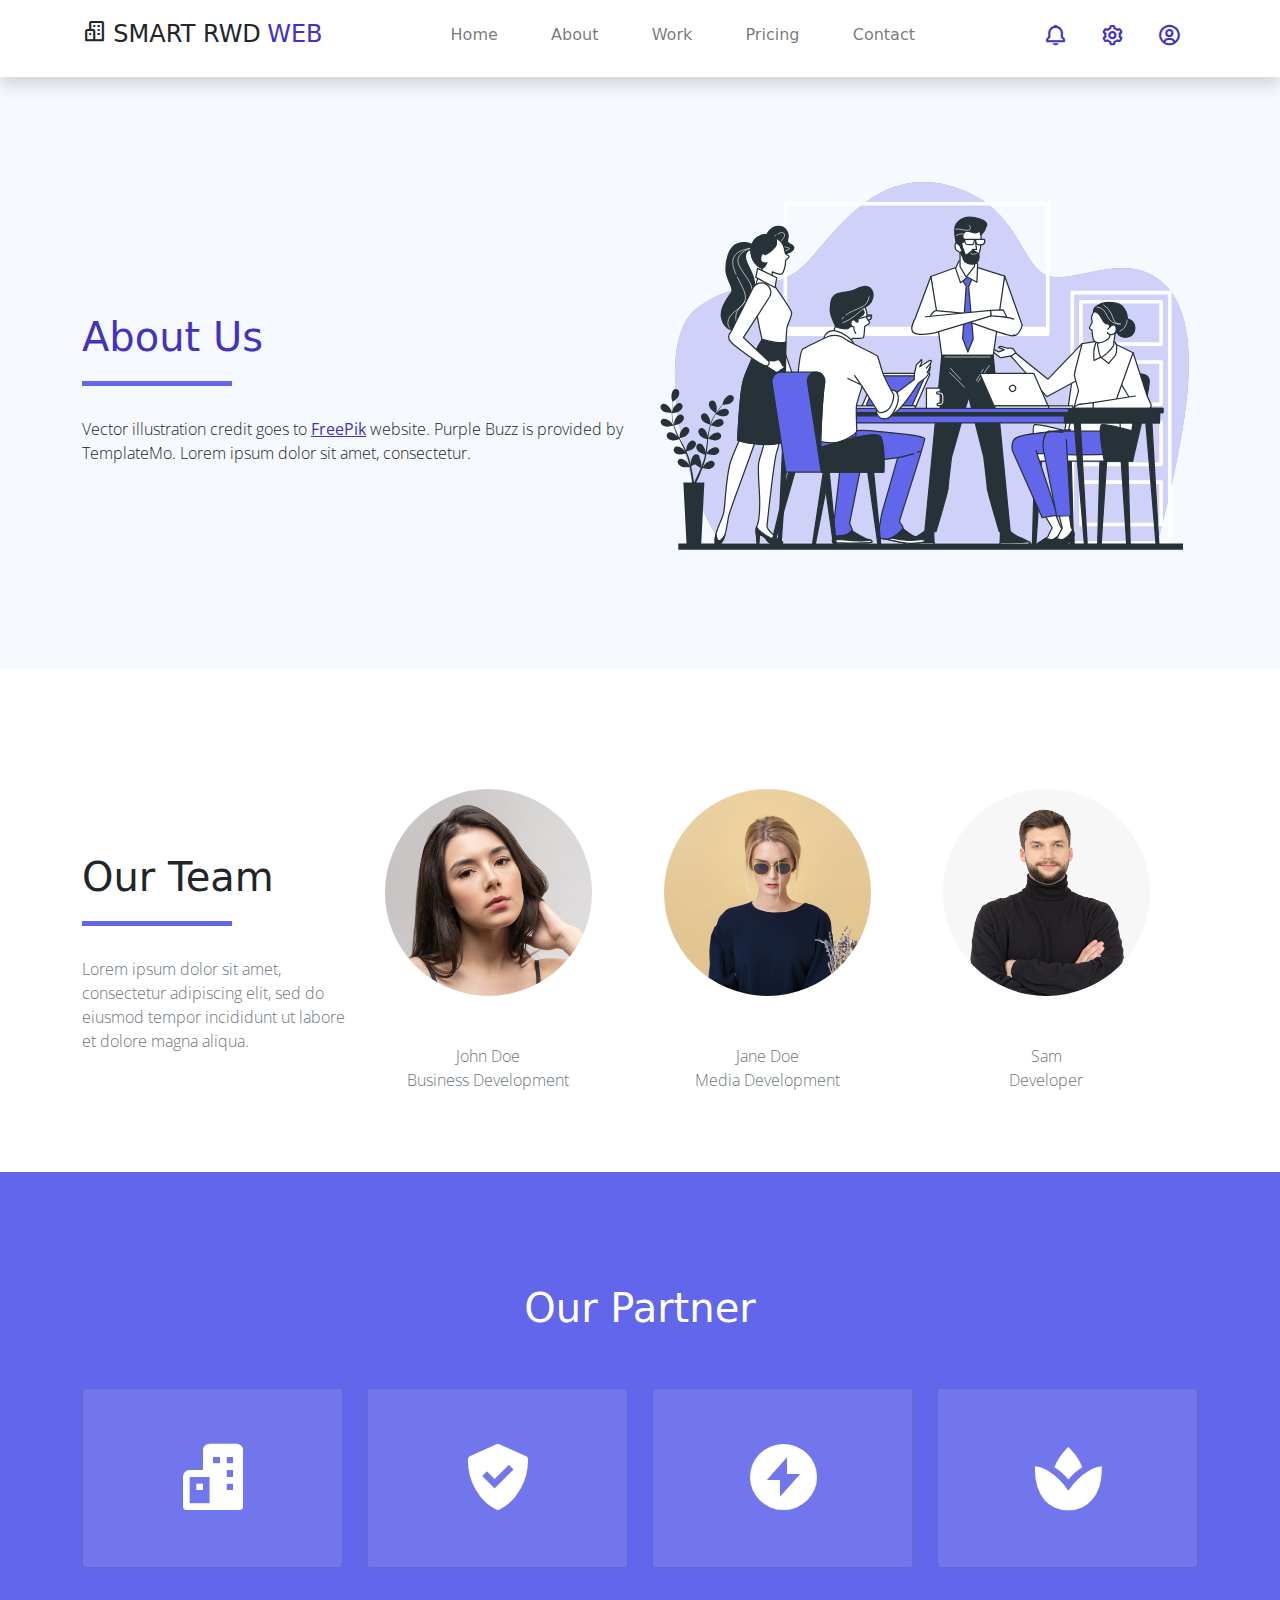
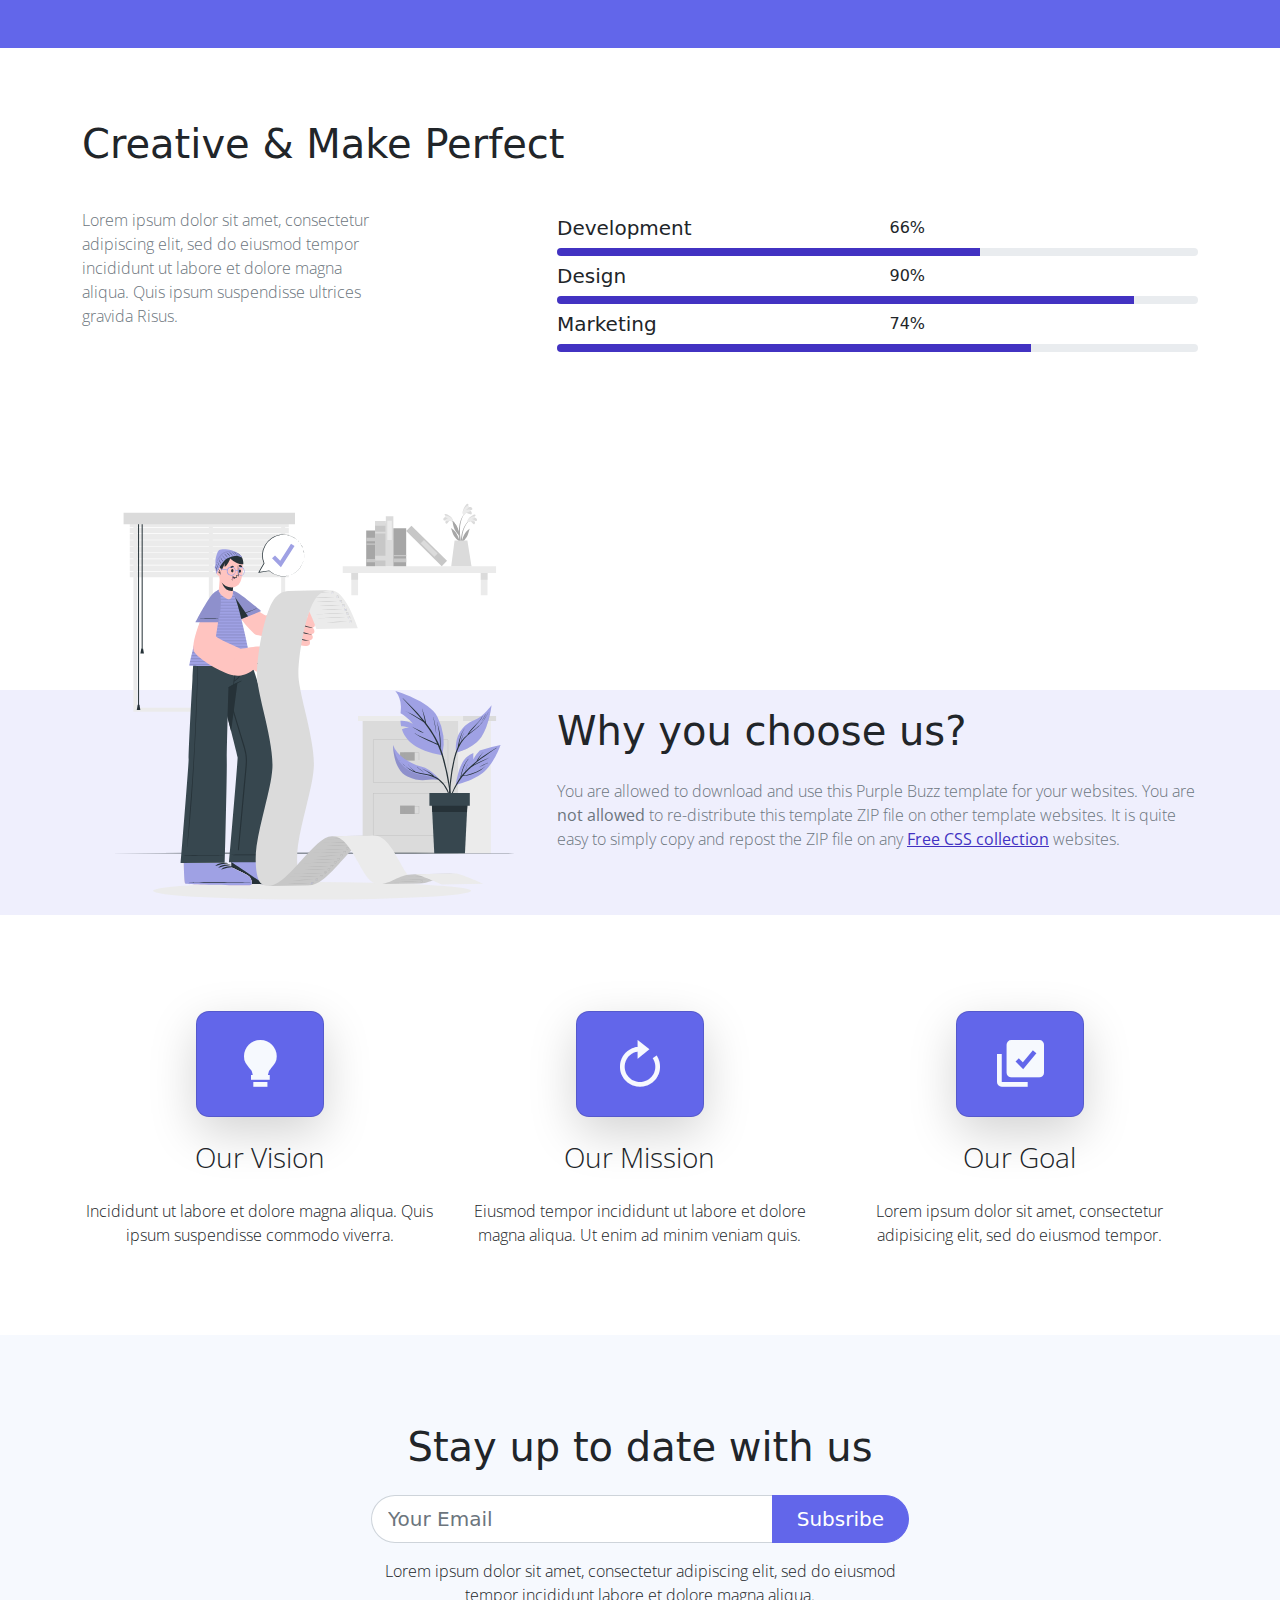
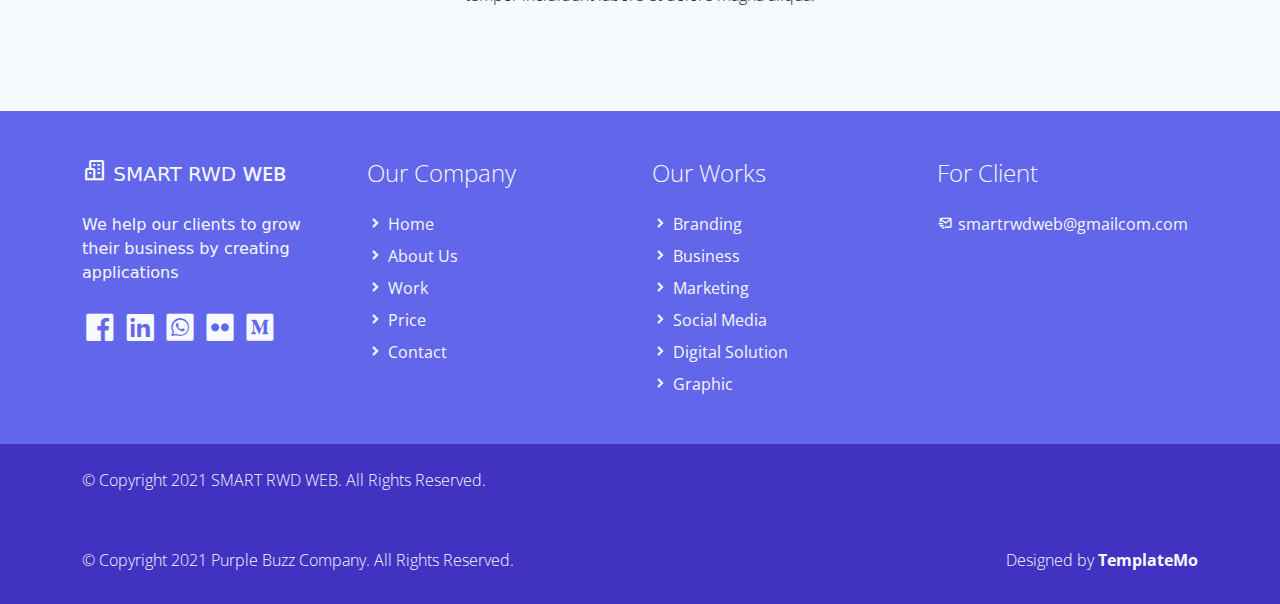
==== commit 55dc061d: "Add files via upload" ====
--- a/about.html
+++ b/about.html
@@ -378,7 +378,7 @@
                     <h2 class="h4 pb-lg-3 text-light light-300">For Client</h2>
                     <ul class="list-unstyled text-light light-300">
                         <li class="pb-2">
-                            <i class='bx-fw bx bx-mail-send bx-xs'></i><a class="text-decoration-none text-light py-1" href="mailto:SMART RWD WEB@gmailcom.com">SMART RWD WEB@gmailcom.com</a>
+                            <i class='bx-fw bx bx-mail-send bx-xs'></i><a class="text-decoration-none text-light py-1" href="mailto:smartrwdweb@gmailcom.com">smartrwdweb@gmailcom.com</a>
                         </li>
                     </ul>
                 </div>
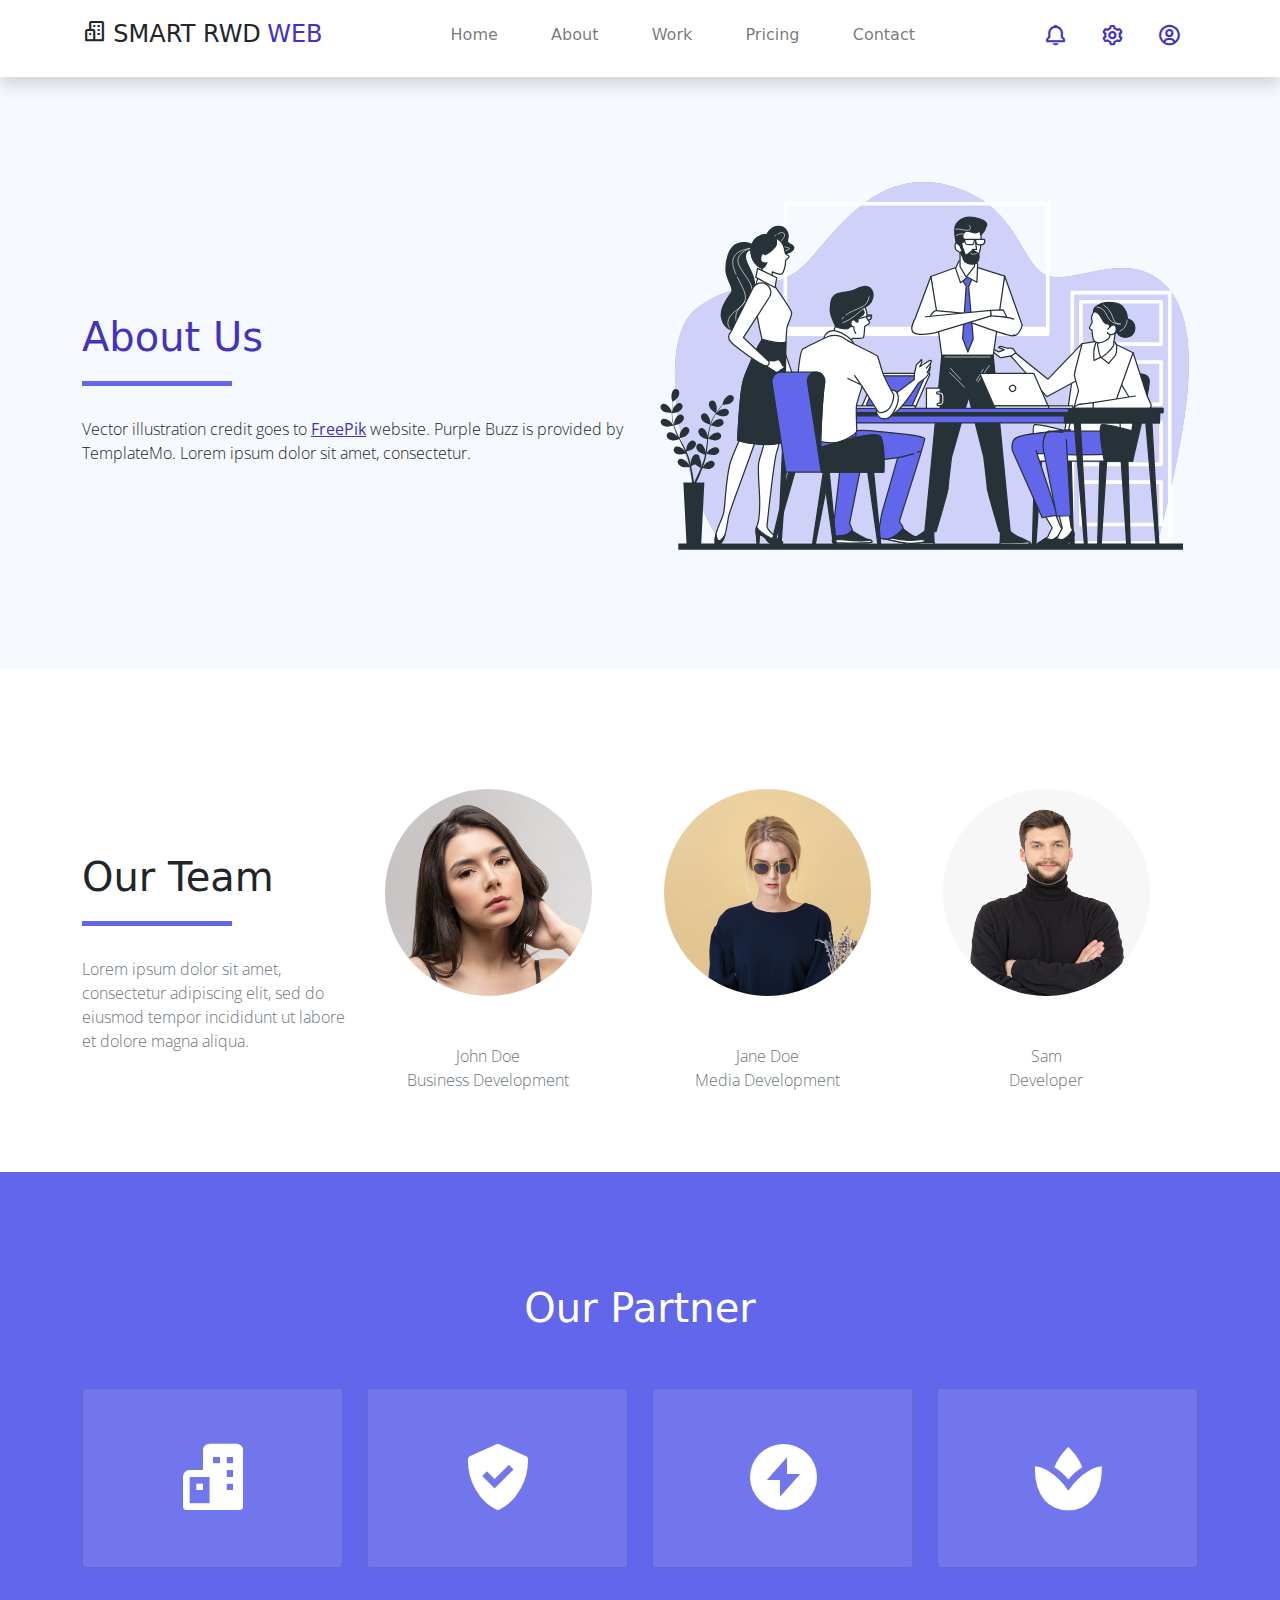
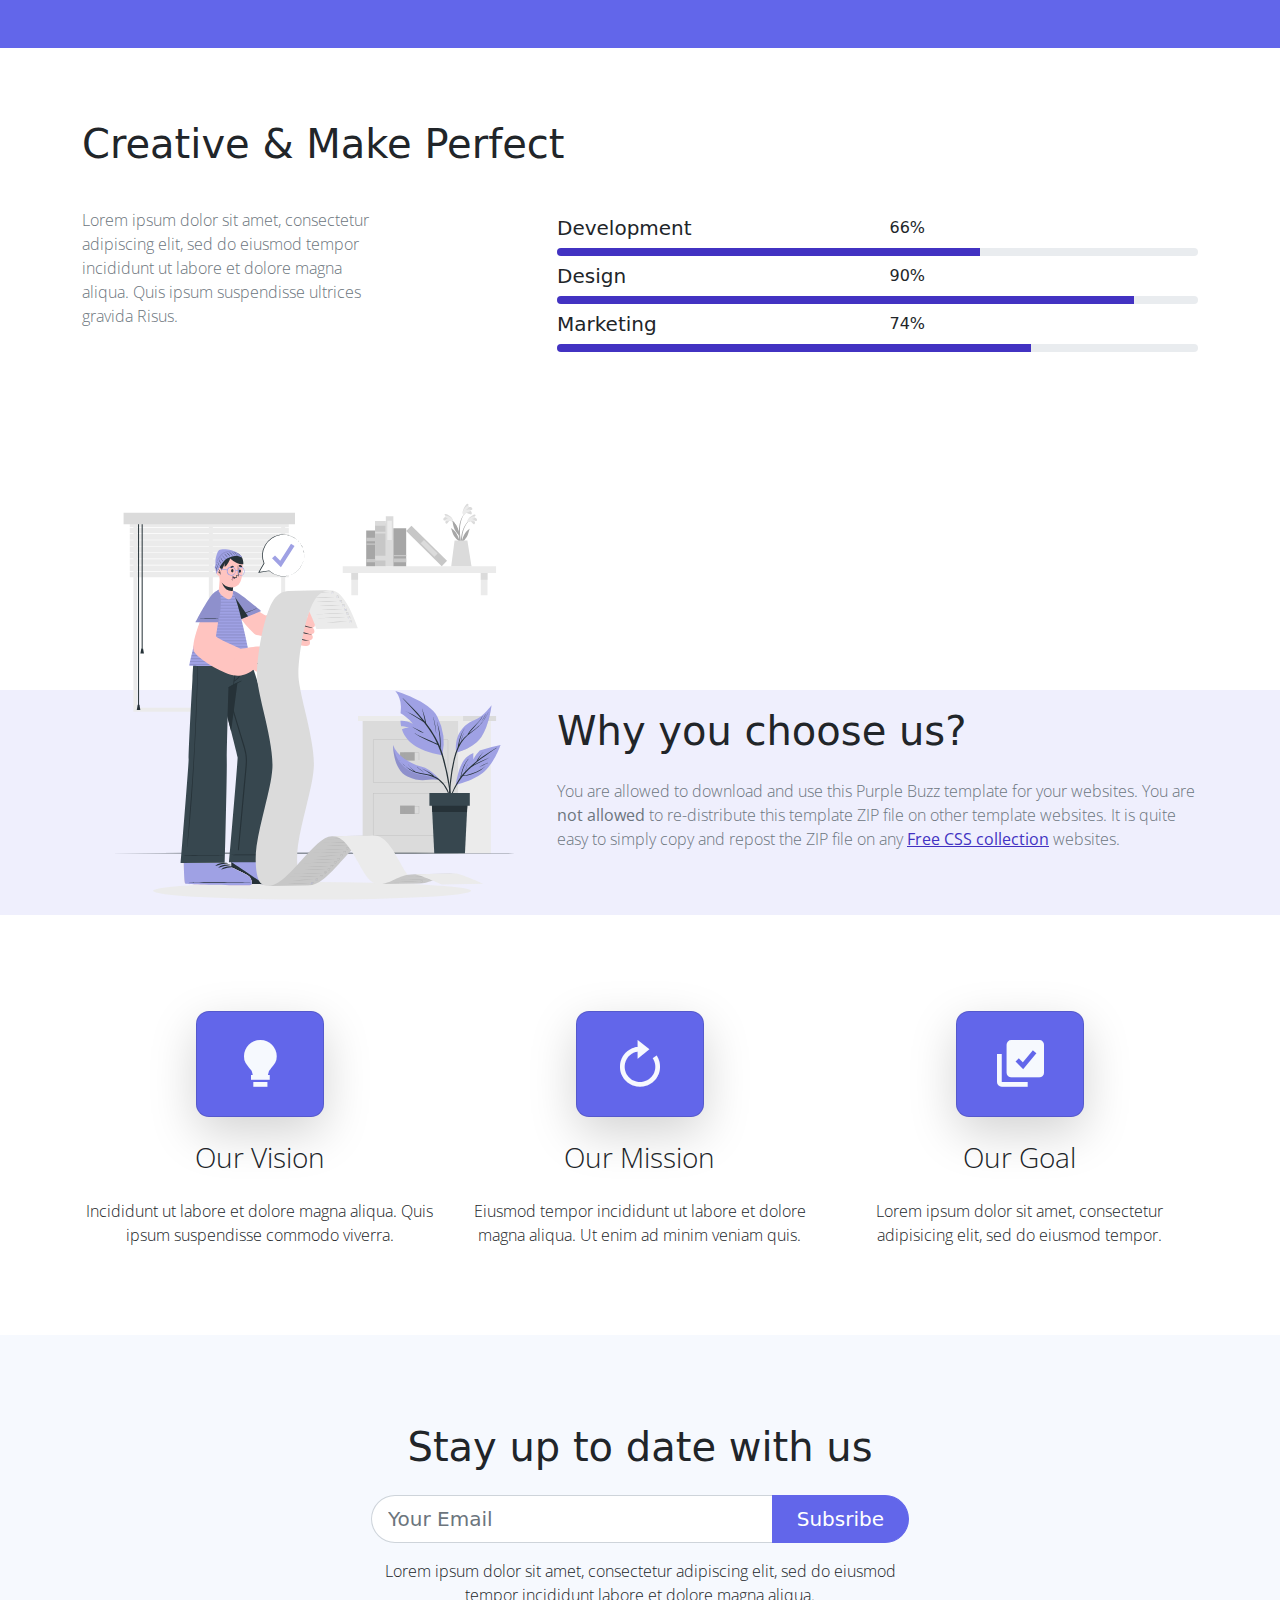
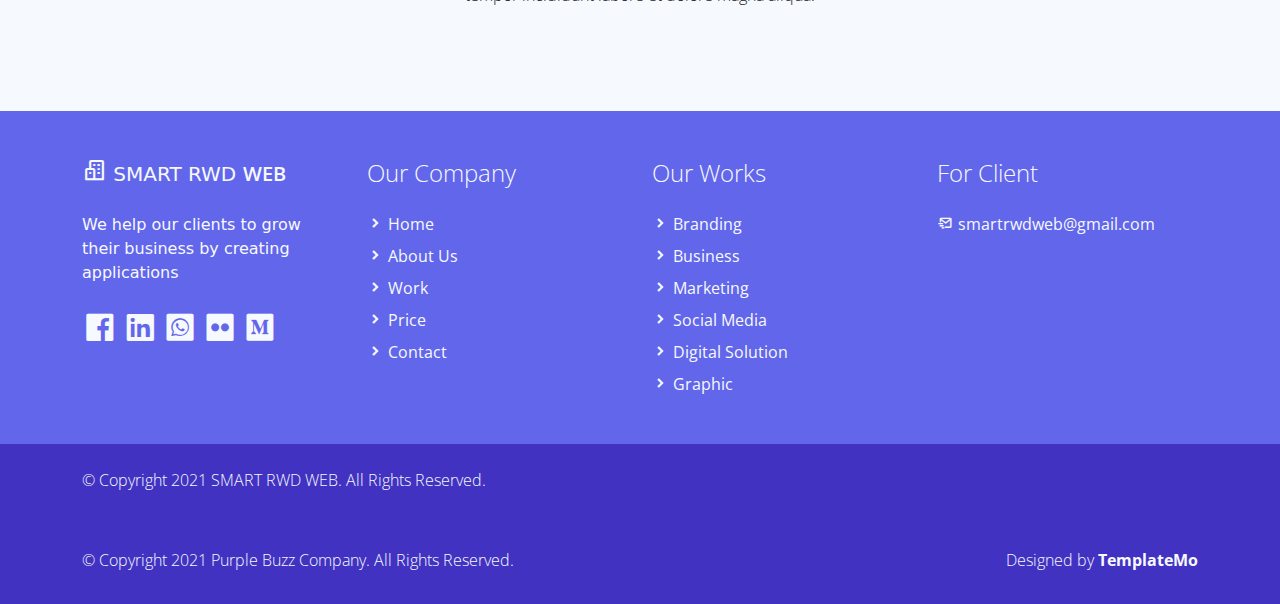
==== commit ea57aaf6: "Add files via upload" ====
--- a/about.html
+++ b/about.html
@@ -378,7 +378,7 @@
                     <h2 class="h4 pb-lg-3 text-light light-300">For Client</h2>
                     <ul class="list-unstyled text-light light-300">
                         <li class="pb-2">
-                            <i class='bx-fw bx bx-mail-send bx-xs'></i><a class="text-decoration-none text-light py-1" href="mailto:smartrwdweb@gmailcom.com">smartrwdweb@gmailcom.com</a>
+                            <i class='bx-fw bx bx-mail-send bx-xs'></i><a class="text-decoration-none text-light py-1" href="mailto:smartrwdweb@gmail.com">smartrwdweb@gmail.com</a>
                         </li>
                     </ul>
                 </div>
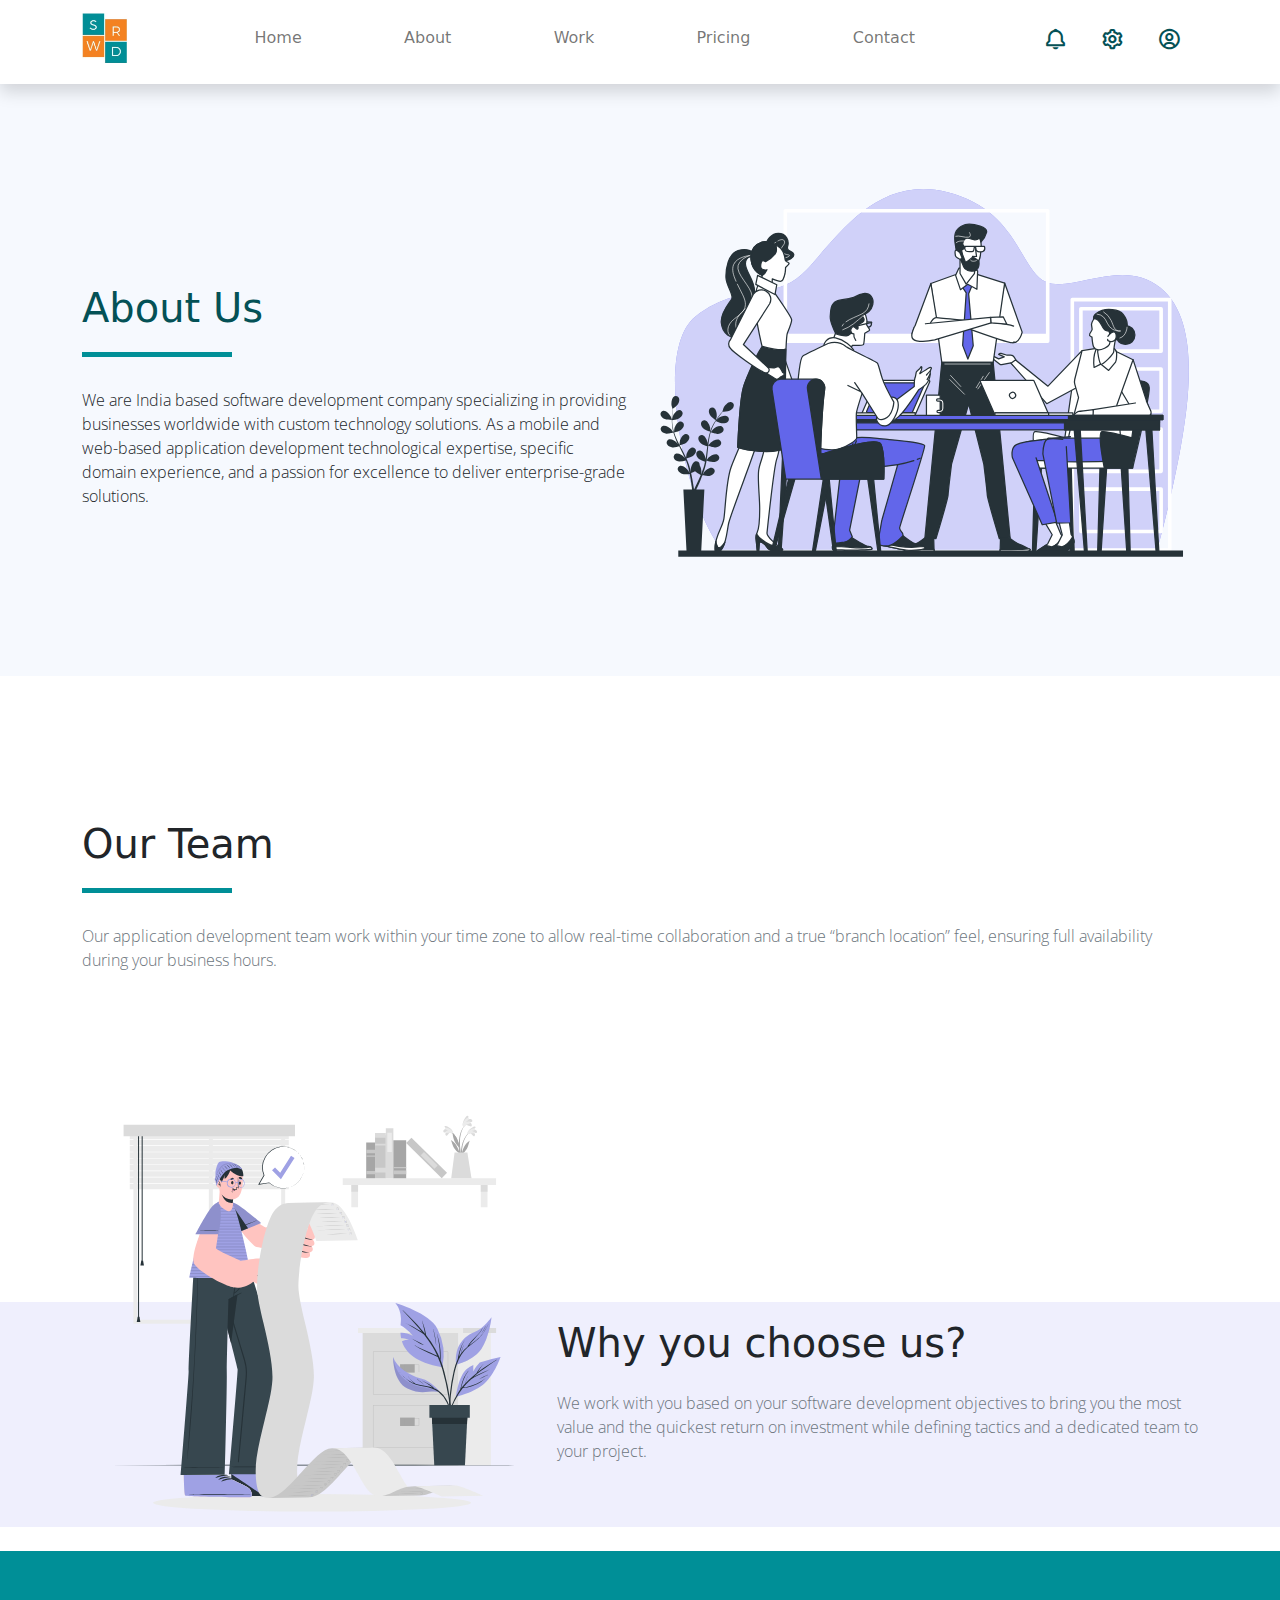
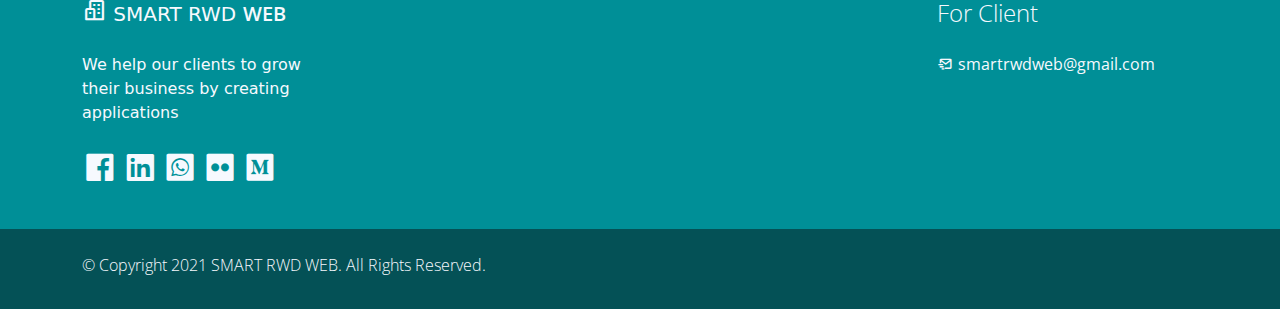
==== commit 8a823667: "Add files via upload" ====
--- a/about.html
+++ b/about.html
@@ -2,7 +2,7 @@
 <html lang="en">
 
 <head>
-    <title>Purple Buzz - About Page</title>
+    <title>Smart RWD Web - About Page</title>
     <meta charset="utf-8">
     <meta name="viewport" content="width=device-width, initial-scale=1">
     <link rel="apple-touch-icon" href="assets/img/apple-icon.png">
@@ -30,8 +30,7 @@
     <nav id="main_nav" class="navbar navbar-expand-lg navbar-light bg-white shadow">
         <div class="container d-flex justify-content-between align-items-center">
             <a class="navbar-brand h1" href="index.html">
-                <i class='bx bx-buildings bx-sm text-dark'></i>
-                <span class="text-dark h4">SMART RWD</span> <span class="text-primary h4">WEB</span>
+                <img src="./assets/img/smrwd.jpg" alt="SMAR RWD WEB"  height="50" />
             </a>
             <button class="navbar-toggler border-0" type="button" data-bs-toggle="collapse" data-bs-target="#navbar-toggler-success" aria-controls="navbarSupportedContent" aria-expanded="false" aria-label="Toggle navigation">
                 <span class="navbar-toggler-icon"></span>
@@ -75,7 +74,7 @@
                 <div class="col-lg-6 text-start">
                     <h1 class="h2 py-5 text-primary typo-space-line">About Us</h1>
                     <p class="light-300">
-                        Vector illustration credit goes to <a rel="nofollow" href="http://freepik.com/" target="_blank">FreePik</a> website. Purple Buzz is provided by TemplateMo. Lorem ipsum dolor sit amet, consectetur.
+                       We are India based software development company specializing in providing businesses worldwide with custom technology solutions. As a mobile and web-based application development  technological expertise, specific domain experience, and a passion for excellence to deliver enterprise-grade solutions.
                     </p>
                 </div>
                 <div class="col-lg-6">
@@ -91,15 +90,15 @@
     <section class="container py-5">
         <div class="pt-5 pb-3 d-lg-flex align-items-center gx-5">
 
-            <div class="col-lg-3">
+            <div class="col-lg-12">
                 <h2 class="h2 py-5 typo-space-line">Our Team</h2>
                 <p class="text-muted light-300">
-                    Lorem ipsum dolor sit amet, consectetur adipiscing elit,
-                    sed do eiusmod tempor incididunt ut labore et dolore magna aliqua.
+                  
+Our application development team work within your time zone to allow real-time collaboration and a true “branch location” feel, ensuring full availability during your business hours.
                 </p>
             </div>
 
-            <div class="col-lg-9 row">
+           <!-- <div class="col-lg-9 row">
                 <div class="team-member col-md-4">
                     <img class="team-member-img img-fluid rounded-circle p-4" src="./assets/img/team-01.jpg" alt="Card image">
                     <ul class="team-member-caption list-unstyled text-center pt-4 text-muted light-300">
@@ -121,91 +120,13 @@
                         <li>Developer</li>
                     </ul>
                 </div>
-            </div>
+            </div>-->
 
         </div>
     </section>
     <!-- End Team Member -->
 
-    <!-- Start Our Partner -->
-    <section class="bg-secondary py-3">
-        <div class="container py-5">
-            <h2 class="h2 text-white text-center py-5">Our Partner</h2>
-            <div class="row text-center">
-                <div class="col-md-3 mb-3">
-                    <div class="card partner-wap py-5">
-                        <a href="#"><i class='display-1 text-white bx bxs-buildings'></i></a>
-                    </div>
-                </div>
-                <div class="col-md-3 mb-3">
-                    <div class="card partner-wap py-5">
-                        <a href="#"><i class='display-1 bx text-white bxs-check-shield bx-lg'></i></a>
-                    </div>
-                </div>
-                <div class="col-md-3 mb-3">
-                    <div class="card partner-wap py-5">
-                        <a href="#"><i class='display-1 text-white bx bxs-bolt-circle'></i></a>
-                    </div>
-                </div>
-                <div class="col-md-3 mb-3">
-                    <div class="card partner-wap py-5">
-                        <a href="#"><i class='display-1 text-white bx bxs-spa'></i></a>
-                    </div>
-                </div>
-            </div>
-        </div>
-    </section>
-    <!--End Our Partner-->
-
-    <!-- Start Progress -->
-    <section class="bg-white py-5">
-        <div class="container my-4">
-
-            <h1 class="creative-heading h2 pb-3">Creative & Make Perfect</h1>
-
-            <div class="creative-content row py-3">
-                <div class="col-md-5">
-                    <p class="text-muted col-lg-8 light-300">Lorem ipsum dolor sit amet, consectetur adipiscing elit, sed do eiusmod tempor incididunt ut labore et dolore magna aliqua. Quis ipsum suspendisse ultrices gravida Risus.
-                    </p>
-                </div>
-                <div class="creative-progress col-md-7">
-
-                    <div class="row mt-4 mt-sm-2">
-                        <div class="col-6">
-                            <h4 class="h5">Development</h4>
-                        </div>
-                        <div class="col-6 text-right">66%</div>
-                    </div>
-                    <div class="progress">
-                        <div class="progress-bar" role="progressbar" style="width: 66%" aria-valuenow="66" aria-valuemin="0" aria-valuemax="100"></div>
-                    </div>
-
-                    <div class="row mt-4 mt-sm-2">
-                        <div class="col-6">
-                            <h4 class="h5">Design</h4>
-                        </div>
-                        <div class="col-6 text-right">90%</div>
-                    </div>
-                    <div class="progress">
-                        <div class="progress-bar" role="progressbar" style="width: 90%" aria-valuenow="90" aria-valuemin="0" aria-valuemax="100"></div>
-                    </div>
-
-
-                    <div class="row mt-4 mt-sm-2">
-                        <div class="col-6">
-                            <h4 class="h5">Marketing</h4>
-                        </div>
-                        <div class="col-6 text-right">74%</div>
-                    </div>
-                    <div class="progress">
-                        <div class="progress-bar" role="progressbar" style="width: 74%" aria-valuenow="74" aria-valuemin="0" aria-valuemax="100"></div>
-                    </div>
-
-                </div>
-            </div>
-        </div>
-    </section>
-    <!-- End Progress -->
+ 
 
     <!-- Start Choice -->
     <section class="why-us banner-bg bg-light">
@@ -217,14 +138,14 @@
                 <div class="banner-content col-lg-7 align-self-end">
                     <h2 class="h2 pb-3">Why you choose us?</h2>
                     <p class="text-muted pb-5 light-300">
-                    You are allowed to download and use this Purple Buzz template for your websites. You are <strong>not allowed</strong> to re-distribute this template ZIP file on other template websites. It is quite easy to simply copy and repost the ZIP file on any <a rel="nofollow" href="https://www.google.com/search?q=free+css" target="_blank">Free CSS collection</a> websites.</p>
+                   We work with you based on your software development objectives to bring you the most value and the quickest return on investment while defining tactics and a dedicated team to your project. </p>
                 </div>
             </div>
         </div>
     </section>
     <!-- End Choice -->
 
-    <!-- Start Aim -->
+    <!-- 
     <section class="banner-bg bg-white py-5">
         <div class="container my-4">
             <div class="row text-center">
@@ -264,26 +185,8 @@
             </div>
         </div>
     </section>
-    <!-- End Aim -->
-
-    <!-- Start Contact -->
-    <section class="banner-bg bg-light py-5">
-        <div class="container">
-            <div class="row">
-                <div class="col-lg-6 mx-auto my-4 p-3">
-                    <form action="#" method="get"><h1 class="h2 text-center">Stay up to date with us</h1>
-                    <div class="input-group py-3">
-                    
-                        <input name="email" type="text" class="form-control form-control-lg rounded-pill rounded-end" id="email" placeholder="Your Email" aria-label="Your Email">
-                        <button class="btn btn-secondary text-white btn-lg rounded-pill rounded-start px-lg-4" type="submit">Subsribe</button>
-                    </div>
-                    <p class="text-center light-300">Lorem ipsum dolor sit amet, consectetur adipiscing elit, sed do eiusmod tempor incididunt labore et dolore magna aliqua.</p>
-                    </form>
-                </div>
-            </div>
-        </div>
-    </section>
-    <!-- End Contact -->
+   -->
+
 
 
    
@@ -330,48 +233,11 @@
                 </div>
 
                 <div class="col-lg-3 col-md-4 my-sm-0 mt-4">
-                    <h3 class="h4 pb-lg-3 text-light light-300">Our Company</h2>
-                        <ul class="list-unstyled text-light light-300">
-                            <li class="pb-2">
-                                <i class='bx-fw bx bxs-chevron-right bx-xs'></i><a class="text-decoration-none text-light" href="index.html">Home</a>
-                            </li>
-                            <li class="pb-2">
-                                <i class='bx-fw bx bxs-chevron-right bx-xs'></i><a class="text-decoration-none text-light py-1" href="about.html">About Us</a>
-                            </li>
-                            <li class="pb-2">
-                                <i class='bx-fw bx bxs-chevron-right bx-xs'></i><a class="text-decoration-none text-light py-1" href="work.html">Work</a>
-                            </li>
-                            <li class="pb-2">
-                                <i class='bx-fw bx bxs-chevron-right bx-xs'></i></i><a class="text-decoration-none text-light py-1" href="pricing.html">Price</a>
-                            </li>
-                            <li class="pb-2">
-                                <i class='bx-fw bx bxs-chevron-right bx-xs'></i><a class="text-decoration-none text-light py-1" href="contact.html">Contact</a>
-                            </li>
-                        </ul>
+                   
                 </div>
 
                 <div class="col-lg-3 col-md-4 my-sm-0 mt-4">
-                    <h2 class="h4 pb-lg-3 text-light light-300">Our Works</h2>
-                    <ul class="list-unstyled text-light light-300">
-                        <li class="pb-2">
-                            <i class='bx-fw bx bxs-chevron-right bx-xs'></i><a class="text-decoration-none text-light py-1" href="#">Branding</a>
-                        </li>
-                        <li class="pb-2">
-                            <i class='bx-fw bx bxs-chevron-right bx-xs'></i><a class="text-decoration-none text-light py-1" href="#">Business</a>
-                        </li>
-                        <li class="pb-2">
-                            <i class='bx-fw bx bxs-chevron-right bx-xs'></i><a class="text-decoration-none text-light py-1" href="#">Marketing</a>
-                        </li>
-                        <li class="pb-2">
-                            <i class='bx-fw bx bxs-chevron-right bx-xs'></i><a class="text-decoration-none text-light py-1" href="#">Social Media</a>
-                        </li>
-                        <li class="pb-2">
-                            <i class='bx-fw bx bxs-chevron-right bx-xs'></i><a class="text-decoration-none text-light py-1" href="#">Digital Solution</a>
-                        </li>
-                        <li class="pb-2">
-                            <i class='bx-fw bx bxs-chevron-right bx-xs'></i><a class="text-decoration-none text-light py-1" href="#">Graphic</a>
-                        </li>
-                    </ul>
+                  
                 </div>
 
                 <div class="col-lg-3 col-md-4 my-sm-0 mt-4">
@@ -402,25 +268,6 @@
     </footer>
     <!-- End Footer -->
 
-        <div class="w-100 bg-primary py-3">
-            <div class="container">
-                <div class="row pt-2">
-                    <div class="col-lg-6 col-sm-12">
-                        <p class="text-lg-start text-center text-light light-300">
-                            © Copyright 2021 Purple Buzz Company. All Rights Reserved.
-                        </p>
-                    </div>
-                    <div class="col-lg-6 col-sm-12">
-                        <p class="text-lg-end text-center text-light light-300">
-                            Designed by <a rel="sponsored" class="text-decoration-none text-light" href="https://templatemo.com/" target="_blank"><strong>TemplateMo</strong></a>
-                        </p>
-                    </div>
-                </div>
-            </div>
-        </div>
-
-    </footer>
-    <!-- End Footer -->
 
 
     <!-- Bootstrap -->
